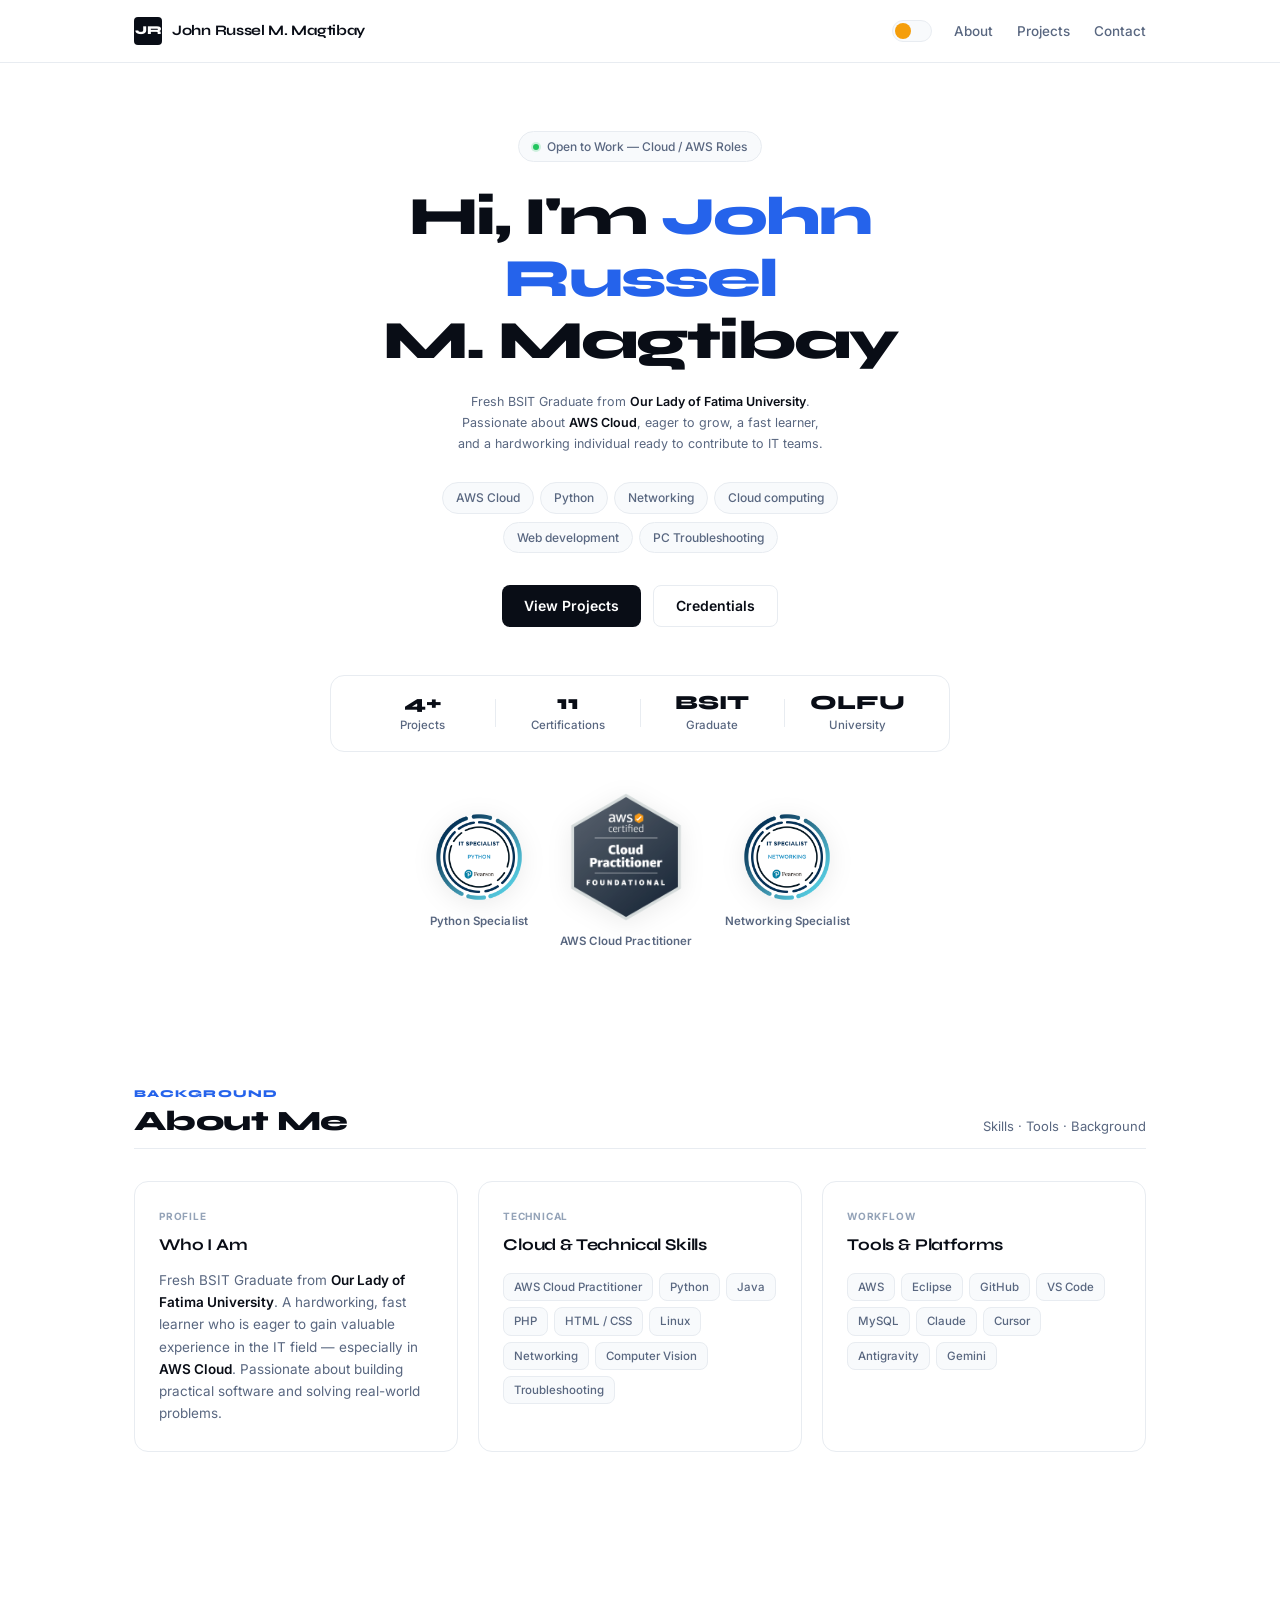
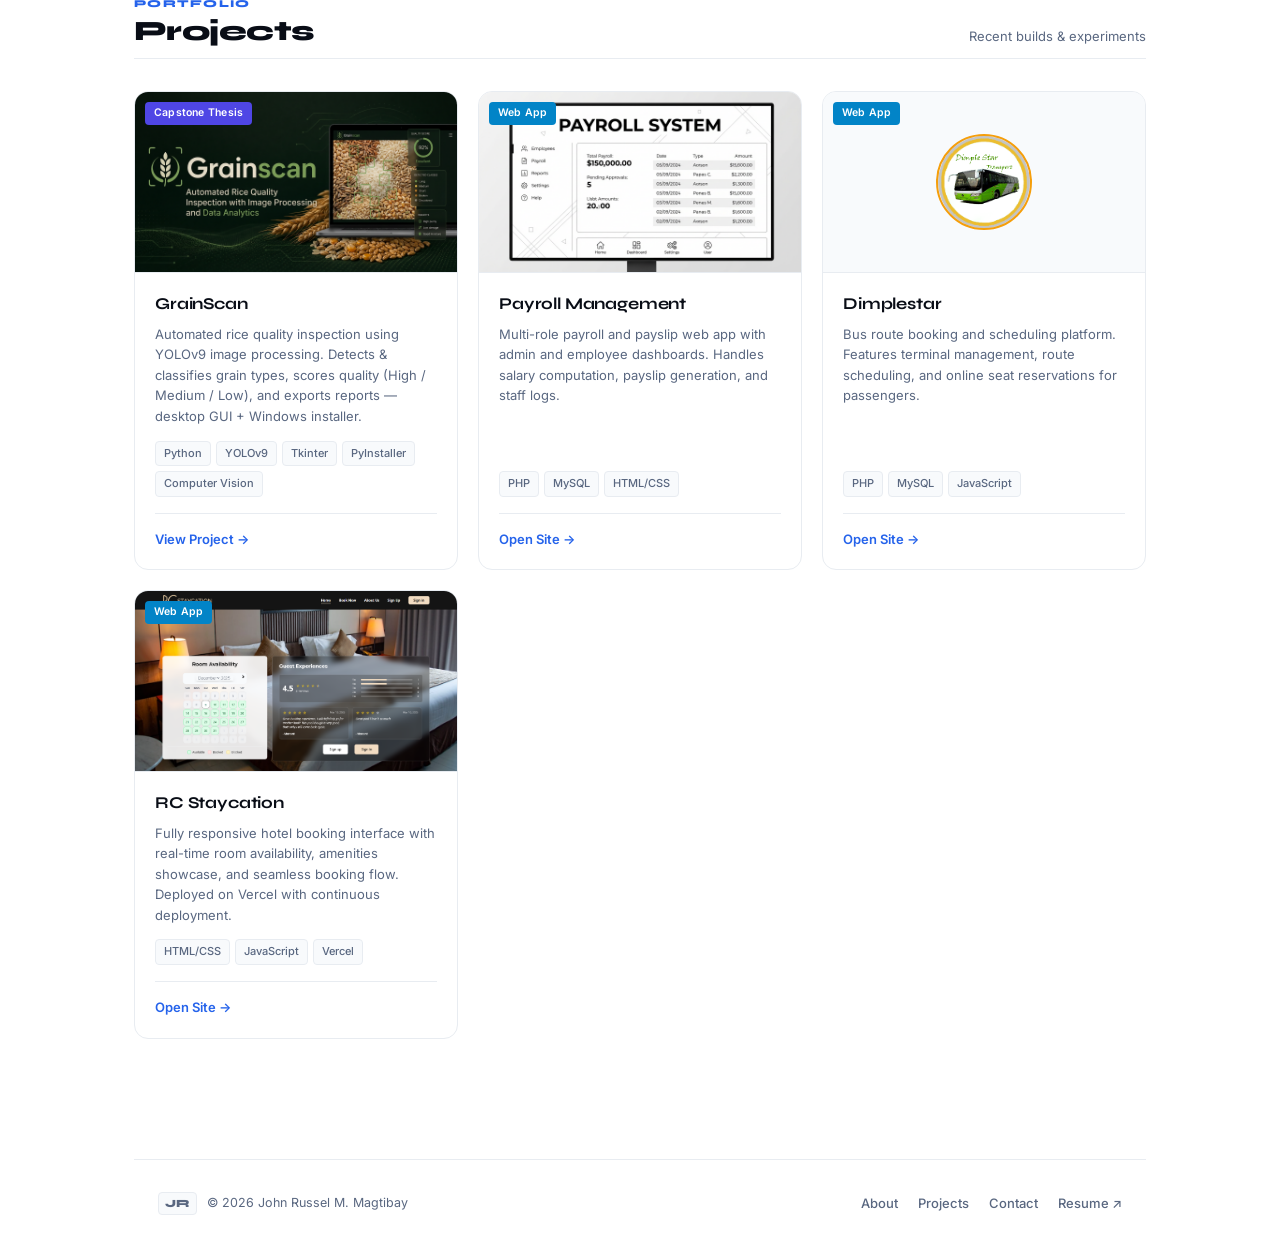
==== index.html @ 67e3f89c "Add files via upload" ====
<!DOCTYPE html>
<html lang="en">
<head>
  <meta charset="UTF-8" />
  <meta name="viewport" content="width=device-width, initial-scale=1.0" />
  <title>John Russel M. Magtibay</title>
  <meta name="description" content="Portfolio of John Russel M. Magtibay — BSIT Graduate specializing in AWS Cloud and Full-Stack Development." />

  <!-- Fonts -->
  <link rel="preconnect" href="https://fonts.googleapis.com">
  <link rel="preconnect" href="https://fonts.gstatic.com" crossorigin>
  <link href="https://fonts.googleapis.com/css2?family=Inter:wght@300;400;500;600;700&family=Syne:wght@700;800&display=swap" rel="stylesheet">

  <!-- Styles -->
  <link rel="stylesheet" href="style.css" />
</head>
<body class="light-mode">

  <!-- ==================== HEADER ==================== -->
  <header>
    <div class="container nav">
      <a class="brand" href="#home" aria-label="Go to home">
        <span class="brand-badge">JR</span>
        <span class="brand-name">John Russel M. Magtibay</span>
      </a>

      <div class="nav-right">
        <button class="theme-toggle" id="themeToggle" type="button" aria-label="Toggle color theme">
          <span class="toggle-thumb"></span>
        </button>
        <button class="menu-btn" id="menuBtn" aria-label="Open navigation menu" aria-expanded="false">Menu</button>

        <ul id="navMenu" aria-label="Primary navigation">
          <li><a href="#about">About</a></li>
          <li><a href="#projects">Projects</a></li>
          <li><a href="#contact">Contact</a></li>
        </ul>
      </div>
    </div>
  </header>

  <!-- ==================== MAIN ==================== -->
  <main id="home">
    <div class="container">

      <!-- ===== HERO ===== -->
      <section class="hero hero-centered" aria-label="Introduction">
        <div class="hero-inner">
          <div class="hero-badge">
            <span class="badge-dot-green"></span>
            <span>Open to Work — Cloud / AWS Roles</span>
          </div>

          <h1 class="hero-title">
            Hi, I'm <span class="highlight">John</span><br>
            <span class="highlight">Russel</span><br>
            M. Magtibay
          </h1>

          <p class="hero-subtitle">
            Fresh BSIT Graduate from <strong>Our Lady of Fatima University</strong>.<br>
            Passionate about <strong>AWS Cloud</strong>, eager to grow, a fast learner,<br>
            and a hardworking individual ready to contribute to IT teams.
          </p>

          <div class="skill-chips-centered">
            <div class="chips-row">
              <span class="chip">AWS Cloud</span>
              <span class="chip">Python</span>
              <span class="chip">Networking</span>
              <span class ="chip">Cloud computing</span>
             
            </div>
            <div class="chips-row">
              <span class="chip">Web development</span>
              <span class="chip">PC Troubleshooting</span>
            </div>
          </div>

          <div class="hero-cta">
            <a class="btn btn-primary" href="#projects">View Projects</a>
            <button class="btn btn-secondary" type="button" data-modal-open="#certModal">
              Credentials
            </button>
          </div>

          <!-- Minimalist Unified Stats Bar -->
          <div class="stats-bar">
            <div class="stat-item">
              <strong>4+</strong>
              <span>Projects</span>
            </div>
            <div class="stat-sep" aria-hidden="true"></div>
            <div class="stat-item">
              <strong>11</strong>
              <span>Certifications</span>
            </div>
            <div class="stat-sep" aria-hidden="true"></div>
            <div class="stat-item">
              <strong>BSIT</strong>
              <span>Graduate</span>
            </div>
            <div class="stat-sep" aria-hidden="true"></div>
            <div class="stat-item">
              <strong>OLFU</strong>
              <span>University</span>
            </div>
          </div>

          <!-- Hero Badges Showcase -->
          <div class="hero-badges">
            <div class="hero-badge-item hero-badge-small">
              <img src="badges/it-specialist-python.png" alt="IT Specialist — Python Badge">
              <span class="hero-badge-label">Python Specialist</span>
            </div>
            <div class="hero-badge-item hero-badge-large">
              <img src="badges/aws-certified-cloud-practitioner.png" alt="AWS Certified Cloud Practitioner Badge">
              <span class="hero-badge-label">AWS Cloud Practitioner</span>
            </div>
            <div class="hero-badge-item hero-badge-small">
              <img src="badges/it-specialist-networking.png" alt="IT Specialist — Networking Badge">
              <span class="hero-badge-label">Networking Specialist</span>
            </div>
          </div>
        </div>
      </section>

      <!-- ===== ABOUT ===== -->
      <section id="about" class="reveal">
        <div class="section-head">
          <div>
            <div class="section-label">BACKGROUND</div>
            <h2>About Me</h2>
          </div>
          <p class="section-desc">Skills · Tools · Background</p>
        </div>

        <div class="about-grid">
          <div class="about-card">
            <div class="about-card-tag">Profile</div>
            <h3>Who I Am</h3>
            <p>Fresh BSIT Graduate from <strong>Our Lady of Fatima University</strong>. A hardworking, fast learner who is eager to gain valuable experience in the IT field — especially in <strong>AWS Cloud</strong>. Passionate about building practical software and solving real-world problems.</p>
          </div>

          <div class="about-card">
            <div class="about-card-tag">Technical</div>
            <h3>Cloud &amp; Technical Skills</h3>
            <div class="tag-cloud">
              <span class="tag">AWS Cloud Practitioner</span>
              <span class="tag">Python</span>
              <span class="tag">Java</span>
              <span class="tag">PHP</span>
              <span class="tag">HTML / CSS</span>
              <span class="tag">Linux</span>
              <span class="tag">Networking</span>
              <span class="tag">Computer Vision</span>
              <span class="tag">Troubleshooting</span>
            </div>
          </div>

          <div class="about-card">
            <div class="about-card-tag">Workflow</div>
            <h3>Tools &amp; Platforms</h3>
            <div class="tag-cloud">
              <span class="tag">AWS</span>
              <span class="tag">Eclipse</span>
              <span class="tag">GitHub</span>
              <span class="tag">VS Code</span>
              <span class="tag">MySQL</span>
              <span class="tag">Claude</span>
              <span class="tag">Cursor</span>
              <span class="tag">Antigravity</span>
              <span class="tag">Gemini</span>
            </div>
          </div>
        </div>
      </section>

      <!-- ===== PROJECTS ===== -->
      <section id="projects" class="reveal">
        <div class="section-head">
          <div>
            <div class="section-label">PORTFOLIO</div>
            <h2>Projects</h2>
          </div>
          <p class="section-desc">Recent builds &amp; experiments</p>
        </div>

        <div class="projects-grid">

          <!-- GrainScan -->
          <article class="project-card">
            <div class="project-thumb">
              <span class="project-badge purple">Capstone Thesis</span>
              <img src="picture/capstone.png" alt="GrainScan — Automated Rice Quality Inspection">
            </div>
            <div class="project-body">
              <h3>GrainScan</h3>
              <p>Automated rice quality inspection using YOLOv9 image processing. Detects &amp; classifies grain types, scores quality (High / Medium / Low), and exports reports — desktop GUI + Windows installer.</p>
              <div class="project-tech">
                <span class="tech-tag">Python</span>
                <span class="tech-tag">YOLOv9</span>
                <span class="tech-tag">Tkinter</span>
                <span class="tech-tag">PyInstaller</span>
                <span class="tech-tag">Computer Vision</span>
              </div>
              <div class="project-footer">
                <a class="project-action-link" href="grainscan.html">View Project →</a>
              </div>
            </div>
            <a class="card-click-overlay" href="grainscan.html" aria-label="Open GrainScan project"></a>
          </article>

          <!-- Payroll Management -->
          <article class="project-card">
            <div class="project-thumb">
              <span class="project-badge blue">Web App</span>
              <img src="picture/payroll.png" alt="Payroll Management System">
            </div>
            <div class="project-body">
              <h3>Payroll Management</h3>
              <p>Multi-role payroll and payslip web app with admin and employee dashboards. Handles salary computation, payslip generation, and staff logs.</p>
              <div class="project-tech">
                <span class="tech-tag">PHP</span>
                <span class="tech-tag">MySQL</span>
                <span class="tech-tag">HTML/CSS</span>
              </div>
              <div class="project-footer">
                <a class="project-action-link" href="newpayroll/index.html" target="_blank" rel="noreferrer">Open Site →</a>
              </div>
            </div>
            <a class="card-click-overlay" href="newpayroll/index.html" target="_blank" rel="noreferrer" aria-label="Open Payroll Management project"></a>
          </article>

          <!-- Dimplestar -->
          <article class="project-card">
            <div class="project-thumb thumb-dimplestar">
              <span class="project-badge blue">Web App</span>
              <div class="dimplestar-circle">
                <img src="dimplestar/images/logo.png" alt="Dimplestar Bus Booking">
              </div>
            </div>
            <div class="project-body">
              <h3>Dimplestar</h3>
              <p>Bus route booking and scheduling platform. Features terminal management, route scheduling, and online seat reservations for passengers.</p>
              <div class="project-tech">
                <span class="tech-tag">PHP</span>
                <span class="tech-tag">MySQL</span>
                <span class="tech-tag">JavaScript</span>
              </div>
              <div class="project-footer">
                <a class="project-action-link" href="dimplestar/index.html" target="_blank" rel="noreferrer">Open Site →</a>
              </div>
            </div>
            <a class="card-click-overlay" href="dimplestar/index.html" target="_blank" rel="noreferrer" aria-label="Open Dimplestar project"></a>
          </article>

          <!-- RC Staycation -->
          <article class="project-card">
            <div class="project-thumb">
              <span class="project-badge blue">Web App</span>
              <img src="picture/stay.png" alt="RC Staycation booking platform">
            </div>
            <div class="project-body">
              <h3>RC Staycation</h3>
              <p>Fully responsive hotel booking interface with real-time room availability, amenities showcase, and seamless booking flow. Deployed on Vercel with continuous deployment.</p>
              <div class="project-tech">
                <span class="tech-tag">HTML/CSS</span>
                <span class="tech-tag">JavaScript</span>
                <span class="tech-tag">Vercel</span>
              </div>
              <div class="project-footer">
                <a class="project-action-link" href="https://rcstaycation.vercel.app/" target="_blank" rel="noreferrer">Open Site →</a>
              </div>
            </div>
            <a class="card-click-overlay" href="https://rcstaycation.vercel.app/" target="_blank" rel="noreferrer" aria-label="Open RC Staycation project"></a>
          </article>

        </div>
      </section>

     

  <!-- ==================== FOOTER ==================== -->
  <footer>
    <div class="container footer-content">
      <div class="footer-left">
        <span class="footer-brand-tag">JR</span>
        <span class="footer-copy">&copy; <span id="year"></span> John Russel M. Magtibay</span>
      </div>

      <nav class="footer-links" aria-label="Footer navigation">
        <a href="#about">About</a>
        <a href="#projects">Projects</a>
        <a href="#contact">Contact</a>
        <a href="picture/Resume.pdf" target="_blank" rel="noreferrer">Resume ↗</a>
      </nav>
    </div>
  </footer>

  <!-- ==================== CERT MODAL ==================== -->
  <div class="modal" id="certModal" aria-hidden="true" aria-modal="true" role="dialog" aria-label="Badges viewer">
    <div class="modal-content">
      <div class="modal-header">
        <span class="modal-title">Badges</span>
        <div style="display:flex;align-items:center;gap:12px;">
          <span class="modal-counter" id="certCounter">1 / 11</span>
          <button class="close-btn" type="button" data-modal-close aria-label="Close badges viewer">✕</button>
        </div>
      </div>

      <div class="slider">
        <button class="slide-btn prev" type="button" aria-label="Previous badge">‹</button>

        <div class="slide-viewport badge-viewport">
          <figure class="slide current"><img src="badges/aws-certified-cloud-practitioner.png" alt="AWS Certified Cloud Practitioner Badge"><figcaption>AWS Certified Cloud Practitioner</figcaption></figure>
          <figure class="slide"><img src="badges/it-specialist-python.png" alt="IT Specialist — Python Badge"><figcaption>Python Specialist</figcaption></figure>
          <figure class="slide"><img src="badges/it-specialist-networking.png" alt="IT Specialist — Networking Badge"><figcaption>Networking Specialist</figcaption></figure>
          <figure class="slide"><img src="badges/ccna-introduction-to-networks.png" alt="CCNA Introduction to Networks Badge"><figcaption>CCNA: Introduction to Networks</figcaption></figure>
          <figure class="slide"><img src="badges/ccna-switching-routing-and-wireless-essentials.1.png" alt="CCNA Switching, Routing and Wireless Essentials Badge"><figcaption>CCNA: Switching, Routing & Wireless</figcaption></figure>
          <figure class="slide"><img src="badges/networking-devices-and-initial-configuration.png" alt="Networking Devices and Initial Configuration Badge"><figcaption>Networking Devices & Initial Configuration</figcaption></figure>
          <figure class="slide"><img src="badges/network-technician-career-path.png" alt="Network Technician Career Path Badge"><figcaption>Network Technician Career Path</figcaption></figure>
          <figure class="slide"><img src="badges/introduction-to-cybersecurity.png" alt="Introduction to Cybersecurity Badge"><figcaption>Introduction to Cybersecurity</figcaption></figure>
          <figure class="slide"><img src="badges/endpoint-security.png" alt="Endpoint Security Badge"><figcaption>Endpoint Security</figcaption></figure>
          <figure class="slide"><img src="badges/cyber-threat-management.png" alt="Cyber Threat Management Badge"><figcaption>Cyber Threat Management</figcaption></figure>
          <figure class="slide"><img src="badges/ethical-hacker.png" alt="Ethical Hacker Badge"><figcaption>Ethical Hacker</figcaption></figure>
        </div>

        <button class="slide-btn next" type="button" aria-label="Next badge">›</button>
      </div>

      <div class="slide-dots" id="certDots" aria-hidden="true"></div>
    </div>
  </div>

  <!-- ==================== SCRIPTS ==================== -->
  <script>
  document.addEventListener('DOMContentLoaded', () => {

    // ---------- YEAR ----------
    const yearEl = document.getElementById('year');
    if (yearEl) yearEl.textContent = new Date().getFullYear();

    // ---------- THEME ----------
    const themeToggle = document.getElementById('themeToggle');
    const userPref    = localStorage.getItem('theme');
    const prefersDark = window.matchMedia('(prefers-color-scheme: dark)').matches;

    function applyTheme(theme) {
      document.body.classList.remove('light-mode', 'dark-mode');
      document.body.classList.add(theme);
      themeToggle.classList.toggle('is-dark', theme === 'dark-mode');
      themeToggle.setAttribute('aria-label', theme === 'dark-mode' ? 'Switch to light mode' : 'Switch to dark mode');
    }

    applyTheme(userPref || (prefersDark ? 'dark-mode' : 'light-mode'));

    themeToggle.addEventListener('click', () => {
      const isDark = document.body.classList.contains('dark-mode');
      const next   = isDark ? 'light-mode' : 'dark-mode';
      applyTheme(next);
      localStorage.setItem('theme', next);
    });

    // ---------- MOBILE MENU ----------
    const menuBtn = document.getElementById('menuBtn');
    const navMenu = document.getElementById('navMenu');
    menuBtn.addEventListener('click', () => {
      const open = navMenu.classList.toggle('open');
      menuBtn.setAttribute('aria-expanded', String(open));
    });
    navMenu.querySelectorAll('a').forEach(a => {
      a.addEventListener('click', () => {
        navMenu.classList.remove('open');
        menuBtn.setAttribute('aria-expanded', 'false');
      });
    });

    // ---------- MODAL OPEN/CLOSE ----------
    document.addEventListener('click', (e) => {
      const openTrigger = e.target.closest('[data-modal-open]');
      if (openTrigger) {
        e.preventDefault();
        const sel   = openTrigger.getAttribute('data-modal-open');
        const modal = document.querySelector(sel);
        if (modal) openModal(modal, 0);
        return;
      }

      const closeTrigger = e.target.closest('[data-modal-close]');
      if (closeTrigger) {
        const modal = closeTrigger.closest('.modal');
        if (modal) closeModal(modal);
        return;
      }
      if (e.target.classList.contains('modal')) {
        closeModal(e.target);
      }
    });

    function openModal(modal, startIndex = 0) {
      modal.classList.add('show');
      modal.setAttribute('aria-hidden', 'false');
      document.body.classList.add('no-scroll');
      go(startIndex);
    }

    function closeModal(modal) {
      modal.classList.remove('show');
      modal.setAttribute('aria-hidden', 'true');
      document.body.classList.remove('no-scroll');
    }

    document.addEventListener('keydown', (e) => {
      if (e.key === 'Escape') {
        document.querySelectorAll('.modal.show').forEach(closeModal);
      }
    });

    // ---------- SLIDER ----------
    const modal = document.getElementById('certModal');
    const slides = () => Array.from(modal.querySelectorAll('.slide'));
    const counter = document.getElementById('certCounter');
    const dotsContainer = document.getElementById('certDots');

    function buildDots() {
      dotsContainer.innerHTML = '';
      slides().forEach((_, idx) => {
        const d = document.createElement('button');
        d.className = 'dot' + (idx === 0 ? ' active' : '');
        d.type = 'button';
        d.setAttribute('aria-label', `Go to certificate ${idx + 1}`);
        d.addEventListener('click', () => go(idx));
        dotsContainer.appendChild(d);
      });
    }
    buildDots();

    let currentIndex = 0;

    function go(n) {
      const s = slides();
      s[currentIndex].classList.remove('current');
      dotsContainer.querySelectorAll('.dot')[currentIndex]?.classList.remove('active');

      currentIndex = ((n % s.length) + s.length) % s.length;

      s[currentIndex].classList.add('current');
      dotsContainer.querySelectorAll('.dot')[currentIndex]?.classList.add('active');

      if (counter) counter.textContent = `${currentIndex + 1} / ${s.length}`;
    }

    modal.querySelector('.prev').addEventListener('click', () => go(currentIndex - 1));
    modal.querySelector('.next').addEventListener('click', () => go(currentIndex + 1));

    modal.addEventListener('keydown', (e) => {
      if (!modal.classList.contains('show')) return;
      if (e.key === 'ArrowLeft')  go(currentIndex - 1);
      if (e.key === 'ArrowRight') go(currentIndex + 1);
    });

    // ---------- SCROLL REVEAL ----------
    const revealEls = document.querySelectorAll('.reveal');
    const observer = new IntersectionObserver((entries) => {
      entries.forEach(entry => {
        if (entry.isIntersecting) {
          entry.target.classList.add('visible');
          observer.unobserve(entry.target);
        }
      });
    }, { threshold: 0.08 });

    revealEls.forEach(el => observer.observe(el));

  });
  </script>

</body>
</html>
---- style.css ----
/* ============================================
   GOOGLE FONT IMPORTS
   ============================================ */
@import url('https://fonts.googleapis.com/css2?family=Inter:wght@300;400;500;600;700&family=Syne:wght@700;800&display=swap');

/* ============================================
   DESIGN TOKENS - ULTRA-MINIMALIST
   ============================================ */
:root {
  --font-sans: 'Inter', system-ui, -apple-system, BlinkMacSystemFont, "Segoe UI", Roboto, sans-serif;
  --font-display: 'Syne', sans-serif;

  /* Light Theme */
  --bg: #ffffff;
  --surface: #ffffff;
  --surface-subtle: #f8fafc;
  --surface-hover: #f1f5f9;

  --border: #e8ecf1;
  --border-light: #f1f4f8;

  --text: #090d16;
  --text-muted: #596780;
  --text-dim: #94a3b8;

  --brand: #2563eb;
  --brand-hover: #1d4ed8;

  --radius-xs: 4px;
  --radius-sm: 8px;
  --radius-md: 14px;
  --radius-lg: 18px;
  --radius-full: 9999px;
}

body.dark-mode {
  /* Dark Theme */
  --bg: #090b10;
  --surface: #0f1219;
  --surface-subtle: #141824;
  --surface-hover: #1c2233;

  --border: rgba(255, 255, 255, 0.08);
  --border-light: rgba(255, 255, 255, 0.04);

  --text: #f8fafc;
  --text-muted: #8b9bb4;
  --text-dim: #505d73;

  --brand: #3b82f6;
  --brand-hover: #60a5fa;
}

/* ============================================
   BASE & RESET
   ============================================ */
*,
*::before,
*::after {
  box-sizing: border-box;
  margin: 0;
  padding: 0;
}

html {
  scroll-behavior: smooth;
  font-size: 16px;
}

body {
  font-family: var(--font-sans);
  background-color: var(--bg);
  color: var(--text);
  line-height: 1.6;
  -webkit-font-smoothing: antialiased;
  -moz-osx-font-smoothing: grayscale;
  transition: background-color 0.2s ease, color 0.2s ease;
  overflow-x: hidden;
}

body.no-scroll {
  overflow: hidden;
}

.container {
  max-width: 1060px;
  margin: 0 auto;
  padding: 0 24px;
}

a {
  color: inherit;
  text-decoration: none;
}

button {
  font-family: inherit;
  border: none;
  background: none;
  cursor: pointer;
}

img {
  max-width: 100%;
  height: auto;
  display: block;
}

/* Scrollbar */
::-webkit-scrollbar {
  width: 6px;
}

::-webkit-scrollbar-track {
  background: transparent;
}

::-webkit-scrollbar-thumb {
  background: var(--border);
  border-radius: var(--radius-full);
}

::-webkit-scrollbar-thumb:hover {
  background: var(--text-dim);
}

/* ============================================
   HEADER & NAVBAR
   ============================================ */
header {
  position: sticky;
  top: 0;
  z-index: 100;
  background: rgba(255, 255, 255, 0.85);
  backdrop-filter: blur(14px);
  -webkit-backdrop-filter: blur(14px);
  border-bottom: 1px solid var(--border);
  transition: background 0.2s, border-color 0.2s;
}

body.dark-mode header {
  background: rgba(9, 11, 16, 0.85);
}

.nav {
  height: 62px;
  display: flex;
  align-items: center;
  justify-content: space-between;
}

.brand {
  display: flex;
  align-items: center;
  gap: 10px;
  font-family: var(--font-display);
  font-size: 15px;
  font-weight: 700;
  letter-spacing: -0.02em;
}

.brand-badge {
  width: 28px;
  height: 28px;
  background: var(--text);
  color: var(--bg);
  border-radius: var(--radius-xs);
  display: grid;
  place-items: center;
  font-family: var(--font-display);
  font-weight: 800;
  font-size: 12px;
  letter-spacing: -0.5px;
  transition: background 0.2s, color 0.2s;
}

.brand-name {
  font-size: 14.5px;
}

.nav-right {
  display: flex;
  align-items: center;
  gap: 22px;
}

/* Theme Toggle */
.theme-toggle {
  width: 40px;
  height: 22px;
  background: var(--surface-subtle);
  border: 1px solid var(--border);
  border-radius: var(--radius-full);
  position: relative;
  cursor: pointer;
  display: flex;
  align-items: center;
  padding: 2px;
  transition: border-color 0.15s;
}

.theme-toggle:hover {
  border-color: var(--text-dim);
}

.toggle-thumb {
  width: 16px;
  height: 16px;
  background: #f59e0b;
  border-radius: 50%;
  transition: transform 0.22s cubic-bezier(0.16, 1, 0.3, 1), background 0.22s;
}

body.dark-mode .toggle-thumb {
  transform: translateX(18px);
  background: #60a5fa;
}

#navMenu {
  display: flex;
  align-items: center;
  gap: 24px;
  list-style: none;
}

#navMenu a {
  font-size: 13.5px;
  font-weight: 500;
  color: var(--text-muted);
  transition: color 0.15s;
}

#navMenu a:hover {
  color: var(--text);
}

.menu-btn {
  display: none;
  font-size: 13px;
  font-weight: 600;
  padding: 5px 10px;
  border-radius: var(--radius-xs);
  border: 1px solid var(--border);
  color: var(--text);
}

/* ============================================
   HERO SECTION - MINIMALIST
   ============================================ */
.hero-centered {
  padding: 68px 0 64px;
  text-align: center;
}

.hero-inner {
  max-width: 760px;
  margin: 0 auto;
}

.hero-badge {
  display: inline-flex;
  align-items: center;
  gap: 8px;
  background: var(--surface-subtle);
  border: 1px solid var(--border);
  color: var(--text-muted);
  padding: 5px 14px;
  border-radius: var(--radius-full);
  font-size: 12px;
  font-weight: 500;
  margin-bottom: 24px;
}

.badge-dot-green {
  width: 6px;
  height: 6px;
  background: #22c55e;
  border-radius: 50%;
  box-shadow: 0 0 0 2px rgba(34, 197, 94, 0.2);
}

.hero-title {
  font-family: var(--font-display);
  font-size: 54px;
  font-weight: 800;
  line-height: 1.15;
  letter-spacing: -0.035em;
  color: var(--text);
  margin-bottom: 20px;
}

.hero-title .highlight {
  color: var(--brand);
}

.hero-subtitle {
  font-size: 12.5px;
  line-height: 1.65;
  color: var(--text-muted);
  max-width: 620px;
  margin: 0 auto 28px;
}

.hero-subtitle strong {
  color: var(--text);
  font-weight: 600;
}

/* Skill Chips - Clean Minimalist */
.skill-chips-centered {
  display: flex;
  flex-direction: column;
  align-items: center;
  gap: 8px;
  margin-bottom: 32px;
}

.chips-row {
  display: flex;
  flex-wrap: wrap;
  justify-content: center;
  gap: 6px;
}

.chip {
  background: var(--surface-subtle);
  border: 1px solid var(--border);
  color: var(--text-muted);
  font-size: 12px;
  font-weight: 500;
  padding: 5px 13px;
  border-radius: var(--radius-full);
  transition: all 0.15s ease;
}

.chip:hover {
  background: var(--surface-hover);
  color: var(--text);
  border-color: var(--text-dim);
}

/* CTA Buttons */
.hero-cta {
  display: flex;
  justify-content: center;
  gap: 12px;
  margin-bottom: 48px;
  flex-wrap: wrap;
}

.btn {
  font-size: 14px;
  font-weight: 600;
  padding: 10px 22px;
  border-radius: var(--radius-sm);
  transition: all 0.18s ease;
  cursor: pointer;
  display: inline-flex;
  align-items: center;
  justify-content: center;
}

.btn-primary {
  background: var(--text);
  color: var(--bg);
}

.btn-primary:hover {
  opacity: 0.88;
  transform: translateY(-1px);
}

.btn-secondary {
  background: transparent;
  border: 1px solid var(--border);
  color: var(--text);
}

.btn-secondary:hover {
  background: var(--surface-subtle);
  border-color: var(--text-dim);
  transform: translateY(-1px);
}

/* Minimalist Unified Stats Bar */
.stats-bar {
  display: flex;
  align-items: center;
  justify-content: center;
  background: var(--surface);
  border: 1px solid var(--border);
  border-radius: var(--radius-md);
  padding: 16px 20px;
  max-width: 620px;
  margin: 0 auto;
}

.stat-item {
  flex: 1;
  text-align: center;
}

.stat-item strong {
  display: block;
  font-family: var(--font-display);
  font-size: 20px;
  font-weight: 800;
  color: var(--text);
  line-height: 1.1;
  margin-bottom: 2px;
}

.stat-item span {
  display: block;
  font-size: 11.5px;
  color: var(--text-muted);
  font-weight: 500;
}

/* Hero Badges Showcase */
.hero-badges {
  display: flex;
  align-items: center;
  justify-content: center;
  gap: 32px;
  margin-top: 40px;
  padding: 0 20px;
}

.hero-badge-item {
  display: flex;
  flex-direction: column;
  align-items: center;
  gap: 10px;
  transition: transform 0.25s cubic-bezier(0.16, 1, 0.3, 1);
}

.hero-badge-item:hover {
  transform: translateY(-4px);
}

.hero-badge-item img {
  border-radius: 50%;
  object-fit: contain;
  filter: drop-shadow(0 4px 12px rgba(0, 0, 0, 0.08));
  transition: filter 0.25s ease, transform 0.25s ease;
}

.hero-badge-item:hover img {
  filter: drop-shadow(0 8px 24px rgba(0, 0, 0, 0.15));
  transform: scale(1.05);
}

.hero-badge-small img {
  width: 90px;
  height: 90px;
}

.hero-badge-large img {
  width: 130px;
  height: 130px;
}

.hero-badge-label {
  font-size: 11.5px;
  font-weight: 600;
  color: var(--text-muted);
  text-align: center;
  letter-spacing: 0.01em;
}

body.dark-mode .hero-badge-item img {
  filter: drop-shadow(0 4px 16px rgba(59, 130, 246, 0.12));
}

body.dark-mode .hero-badge-item:hover img {
  filter: drop-shadow(0 8px 28px rgba(59, 130, 246, 0.25));
}

/* Badge Viewport — fixed size prevents resizing between slides */
.badge-viewport {
  min-height: 380px;
  display: flex;
  align-items: center;
  justify-content: center;
}

.badge-viewport .slide img {
  width: 280px;
  height: 280px;
  object-fit: contain;
  border: none;
  border-radius: 0;
}

.badge-viewport .slide figcaption {
  margin-top: 12px;
  font-size: 14px;
  font-weight: 600;
  color: var(--text-muted);
  letter-spacing: 0.01em;
}

.stat-sep {
  width: 1px;
  height: 28px;
  background: var(--border);
}

/* ============================================
   SECTION HEADERS
   ============================================ */
section {
  padding: 72px 0;
}

.section-head {
  display: flex;
  align-items: flex-end;
  justify-content: space-between;
  margin-bottom: 32px;
  padding-bottom: 12px;
  border-bottom: 1px solid var(--border);
  flex-wrap: wrap;
  gap: 8px;
}

.section-label {
  font-family: var(--font-display);
  font-size: 10.5px;
  font-weight: 800;
  letter-spacing: 0.12em;
  text-transform: uppercase;
  color: var(--brand);
  margin-bottom: 3px;
}

.section-head h2 {
  font-family: var(--font-display);
  font-size: 28px;
  font-weight: 800;
  letter-spacing: -0.02em;
  color: var(--text);
  line-height: 1.1;
}

.section-desc {
  font-size: 13px;
  color: var(--text-muted);
}

/* ============================================
   ABOUT SECTION
   ============================================ */
.about-grid {
  display: grid;
  grid-template-columns: repeat(3, 1fr);
  gap: 20px;
}

.about-card {
  background: var(--surface);
  border: 1px solid var(--border);
  border-radius: var(--radius-md);
  padding: 26px 24px;
  display: flex;
  flex-direction: column;
  transition: border-color 0.15s ease, transform 0.15s ease;
}

.about-card:hover {
  border-color: var(--text-dim);
  transform: translateY(-2px);
}

.about-card-tag {
  font-size: 10px;
  font-weight: 700;
  letter-spacing: 0.08em;
  text-transform: uppercase;
  color: var(--text-dim);
  margin-bottom: 8px;
}

.about-card h3 {
  font-family: var(--font-display);
  font-size: 16.5px;
  font-weight: 700;
  color: var(--text);
  margin-bottom: 10px;
  letter-spacing: -0.01em;
}

.about-card p {
  font-size: 13.5px;
  color: var(--text-muted);
  line-height: 1.65;
}

.about-card p strong {
  color: var(--text);
  font-weight: 600;
}

.tag-cloud {
  display: flex;
  flex-wrap: wrap;
  gap: 6px;
  margin-top: 4px;
}

.tag {
  background: var(--surface-subtle);
  border: 1px solid var(--border);
  color: var(--text-muted);
  font-size: 11.5px;
  font-weight: 500;
  padding: 4px 10px;
  border-radius: var(--radius-sm);
  transition: all 0.15s;
}

.tag:hover {
  color: var(--text);
  border-color: var(--text-dim);
}

/* ============================================
   PROJECTS SECTION
   ============================================ */
.projects-grid {
  display: grid;
  grid-template-columns: repeat(3, 1fr);
  gap: 20px;
}

.project-card {
  position: relative;
  background: var(--surface);
  border: 1px solid var(--border);
  border-radius: var(--radius-md);
  overflow: hidden;
  display: flex;
  flex-direction: column;
  transition: border-color 0.18s ease, transform 0.18s ease;
}

.project-card:hover {
  border-color: var(--text-dim);
  transform: translateY(-2px);
}

.project-thumb {
  position: relative;
  width: 100%;
  aspect-ratio: 16 / 9;
  background: #090d16;
  overflow: hidden;
  display: flex;
  align-items: center;
  justify-content: center;
  border-bottom: 1px solid var(--border);
}

.project-thumb img {
  width: 100%;
  height: 100%;
  object-fit: cover;
  transition: transform 0.3s ease;
}

.project-card:hover .project-thumb img {
  transform: scale(1.025);
}

.thumb-dimplestar {
  background: var(--surface-subtle);
}

.dimplestar-circle {
  width: 96px;
  height: 96px;
  border-radius: 50%;
  border: 2px solid #f59e0b;
  overflow: hidden;
  display: flex;
  align-items: center;
  justify-content: center;
  background: #ffffff;
}

.dimplestar-circle img {
  width: 100%;
  height: 100%;
  object-fit: cover;
}

.project-badge {
  position: absolute;
  top: 10px;
  left: 10px;
  z-index: 2;
  font-size: 10.5px;
  font-weight: 600;
  padding: 3px 9px;
  border-radius: var(--radius-xs);
  color: #ffffff;
  letter-spacing: 0.02em;
}

.project-badge.purple {
  background: #4f46e5;
}

.project-badge.blue {
  background: #0284c7;
}

.project-body {
  padding: 18px 20px;
  display: flex;
  flex-direction: column;
  flex: 1;
}

.project-body h3 {
  font-family: var(--font-display);
  font-size: 16.5px;
  font-weight: 700;
  color: var(--text);
  margin-bottom: 6px;
  letter-spacing: -0.01em;
}

.project-body p {
  font-size: 13px;
  color: var(--text-muted);
  line-height: 1.58;
  margin-bottom: 14px;
  flex: 1;
}

.project-tech {
  display: flex;
  flex-wrap: wrap;
  gap: 5px;
  margin-bottom: 16px;
}

.tech-tag {
  background: var(--surface-subtle);
  border: 1px solid var(--border);
  color: var(--text-muted);
  font-size: 11px;
  font-weight: 500;
  padding: 3px 8px;
  border-radius: var(--radius-xs);
}

.project-footer {
  border-top: 1px solid var(--border);
  padding-top: 12px;
  margin-top: auto;
}

.project-action-link {
  color: var(--brand);
  font-size: 13px;
  font-weight: 600;
  display: inline-flex;
  align-items: center;
  gap: 4px;
  transition: gap 0.15s;
}

.project-card:hover .project-action-link {
  gap: 7px;
}

.card-click-overlay {
  position: absolute;
  inset: 0;
  z-index: 1;
}

/* ============================================
   CONTACT STRIP - MINIMALIST
   ============================================ */
.contact-strip {
  display: grid;
  grid-template-columns: repeat(2, 1fr);
  gap: 12px;
}

.contact-item {
  background: var(--surface);
  border: 1px solid var(--border);
  border-radius: var(--radius-sm);
  padding: 16px 20px;
  display: flex;
  align-items: center;
  justify-content: space-between;
  gap: 12px;
  transition: all 0.15s ease;
}

.contact-item:hover {
  background: var(--surface-subtle);
  border-color: var(--text-dim);
  transform: translateY(-1px);
}

.contact-label {
  font-size: 12px;
  font-weight: 600;
  color: var(--text-dim);
  text-transform: uppercase;
  letter-spacing: 0.05em;
  min-width: 60px;
}

.contact-value {
  font-size: 13.5px;
  color: var(--text);
  font-weight: 500;
  flex: 1;
  text-align: right;
  overflow: hidden;
  text-overflow: ellipsis;
  white-space: nowrap;
}

.contact-arrow {
  font-size: 13px;
  color: var(--text-dim);
  transition: transform 0.15s, color 0.15s;
}

.contact-item:hover .contact-arrow {
  transform: translateX(3px);
  color: var(--text);
}

/* ============================================
   FOOTER - CLEAN ONE-LINER
   ============================================ */
footer {
  border-top: 1px solid var(--border);
  padding: 32px 0;
  margin-top: 48px;
}

.footer-content {
  display: flex;
  align-items: center;
  justify-content: space-between;
  gap: 20px;
  flex-wrap: wrap;
}

.footer-left {
  display: flex;
  align-items: center;
  gap: 10px;
}

.footer-brand-tag {
  font-family: var(--font-display);
  font-size: 11px;
  font-weight: 800;
  background: var(--surface-subtle);
  border: 1px solid var(--border);
  padding: 2px 6px;
  border-radius: var(--radius-xs);
  color: var(--text-muted);
}

.footer-copy {
  font-size: 12.5px;
  color: var(--text-muted);
}

.footer-links {
  display: flex;
  align-items: center;
  gap: 20px;
}

.footer-links a {
  font-size: 13px;
  color: var(--text-muted);
  font-weight: 500;
  transition: color 0.15s;
}

.footer-links a:hover {
  color: var(--text);
}

/* ============================================
   CERTIFICATE MODAL
   ============================================ */
.modal {
  position: fixed;
  inset: 0;
  background: rgba(9, 13, 22, 0.7);
  backdrop-filter: blur(12px);
  -webkit-backdrop-filter: blur(12px);
  display: none;
  align-items: center;
  justify-content: center;
  z-index: 200;
  padding: 20px;
}

.modal.show {
  display: flex;
}

.modal-content {
  background: var(--surface);
  border: 1px solid var(--border);
  border-radius: var(--radius-md);
  display: flex;
  flex-direction: column;
  align-items: center;
  max-width: 800px;
  width: 100%;
  max-height: 90vh;
  overflow: hidden;
  animation: modalIn 0.2s ease;
}

@keyframes modalIn {
  from {
    opacity: 0;
    transform: scale(0.97);
  }

  to {
    opacity: 1;
    transform: scale(1);
  }
}

.modal-header {
  display: flex;
  align-items: center;
  justify-content: space-between;
  padding: 14px 20px;
  border-bottom: 1px solid var(--border);
  width: 100%;
}

.modal-title {
  font-family: var(--font-display);
  font-size: 14.5px;
  font-weight: 700;
  color: var(--text);
}

.modal-counter {
  font-size: 12px;
  color: var(--text-muted);
  font-weight: 600;
}

.close-btn {
  width: 26px;
  height: 26px;
  display: grid;
  place-items: center;
  font-size: 13px;
  color: var(--text-muted);
  background: var(--surface-subtle);
  border-radius: var(--radius-xs);
  cursor: pointer;
  transition: all 0.15s;
}

.close-btn:hover {
  color: var(--text);
  background: var(--border);
}

.slider {
  width: 100%;
  display: flex;
  align-items: center;
  position: relative;
  flex: 1;
  overflow: hidden;
}

.slide-viewport {
  width: 100%;
  display: flex;
  align-items: center;
  justify-content: center;
  padding: 20px 52px;
  min-height: 200px;
}

.slide {
  display: none;
  width: 100%;
  text-align: center;
}

.slide.current {
  display: block;
}

.slide img {
  max-width: 100%;
  max-height: 56vh;
  border-radius: var(--radius-xs);
  object-fit: contain;
  margin: 0 auto;
  border: 1px solid var(--border);
}

.slide-btn {
  position: absolute;
  top: 50%;
  transform: translateY(-50%);
  width: 36px;
  height: 36px;
  border-radius: var(--radius-xs);
  border: 1px solid var(--border);
  background: var(--surface);
  color: var(--text);
  cursor: pointer;
  z-index: 4;
  font-size: 18px;
  display: grid;
  place-items: center;
  transition: all 0.15s;
}

.slide-btn:hover {
  background: var(--text);
  color: var(--bg);
}

.slide-btn.prev {
  left: 10px;
}

.slide-btn.next {
  right: 10px;
}

.slide-dots {
  display: flex;
  gap: 5px;
  padding: 10px 0 14px;
}

.dot {
  width: 5px;
  height: 5px;
  border-radius: 50%;
  background: var(--border);
  cursor: pointer;
  transition: all 0.18s;
}

.dot.active {
  background: var(--text);
  transform: scale(1.3);
}

/* ============================================
   SCROLL REVEAL
   ============================================ */
.reveal {
  opacity: 0;
  transform: translateY(12px);
  transition: opacity 0.4s ease, transform 0.4s ease;
}

.reveal.visible {
  opacity: 1;
  transform: translateY(0);
}

/* ============================================
   RESPONSIVE DESIGN
   ============================================ */
@media (max-width: 900px) {
  .hero-title {
    font-size: 42px;
  }

  .about-grid,
  .projects-grid {
    grid-template-columns: repeat(2, 1fr);
  }

  .contact-strip {
    grid-template-columns: 1fr;
  }
}

@media (max-width: 640px) {
  .menu-btn {
    display: block;
  }

  #navMenu {
    position: absolute;
    top: 62px;
    left: 0;
    right: 0;
    background: var(--surface);
    border-bottom: 1px solid var(--border);
    flex-direction: column;
    padding: 18px;
    display: none;
  }

  #navMenu.open {
    display: flex;
  }

  .hero-title {
    font-size: 34px;
  }

  .stats-bar {
    flex-direction: column;
    gap: 12px;
  }

  .stat-sep {
    display: none;
  }

  .about-grid,
  .projects-grid {
    grid-template-columns: 1fr;
  }

  .footer-content {
    flex-direction: column;
    align-items: flex-start;
  }

  .hero-badges {
    gap: 20px;
    margin-top: 28px;
  }

  .hero-badge-small img {
    width: 64px;
    height: 64px;
  }

  .hero-badge-large img {
    width: 96px;
    height: 96px;
  }

  .hero-badge-label {
    font-size: 10px;
  }

  .badge-viewport {
    min-height: 260px;
  }

  .badge-viewport .slide img {
    width: 200px;
    height: 200px;
  }
}
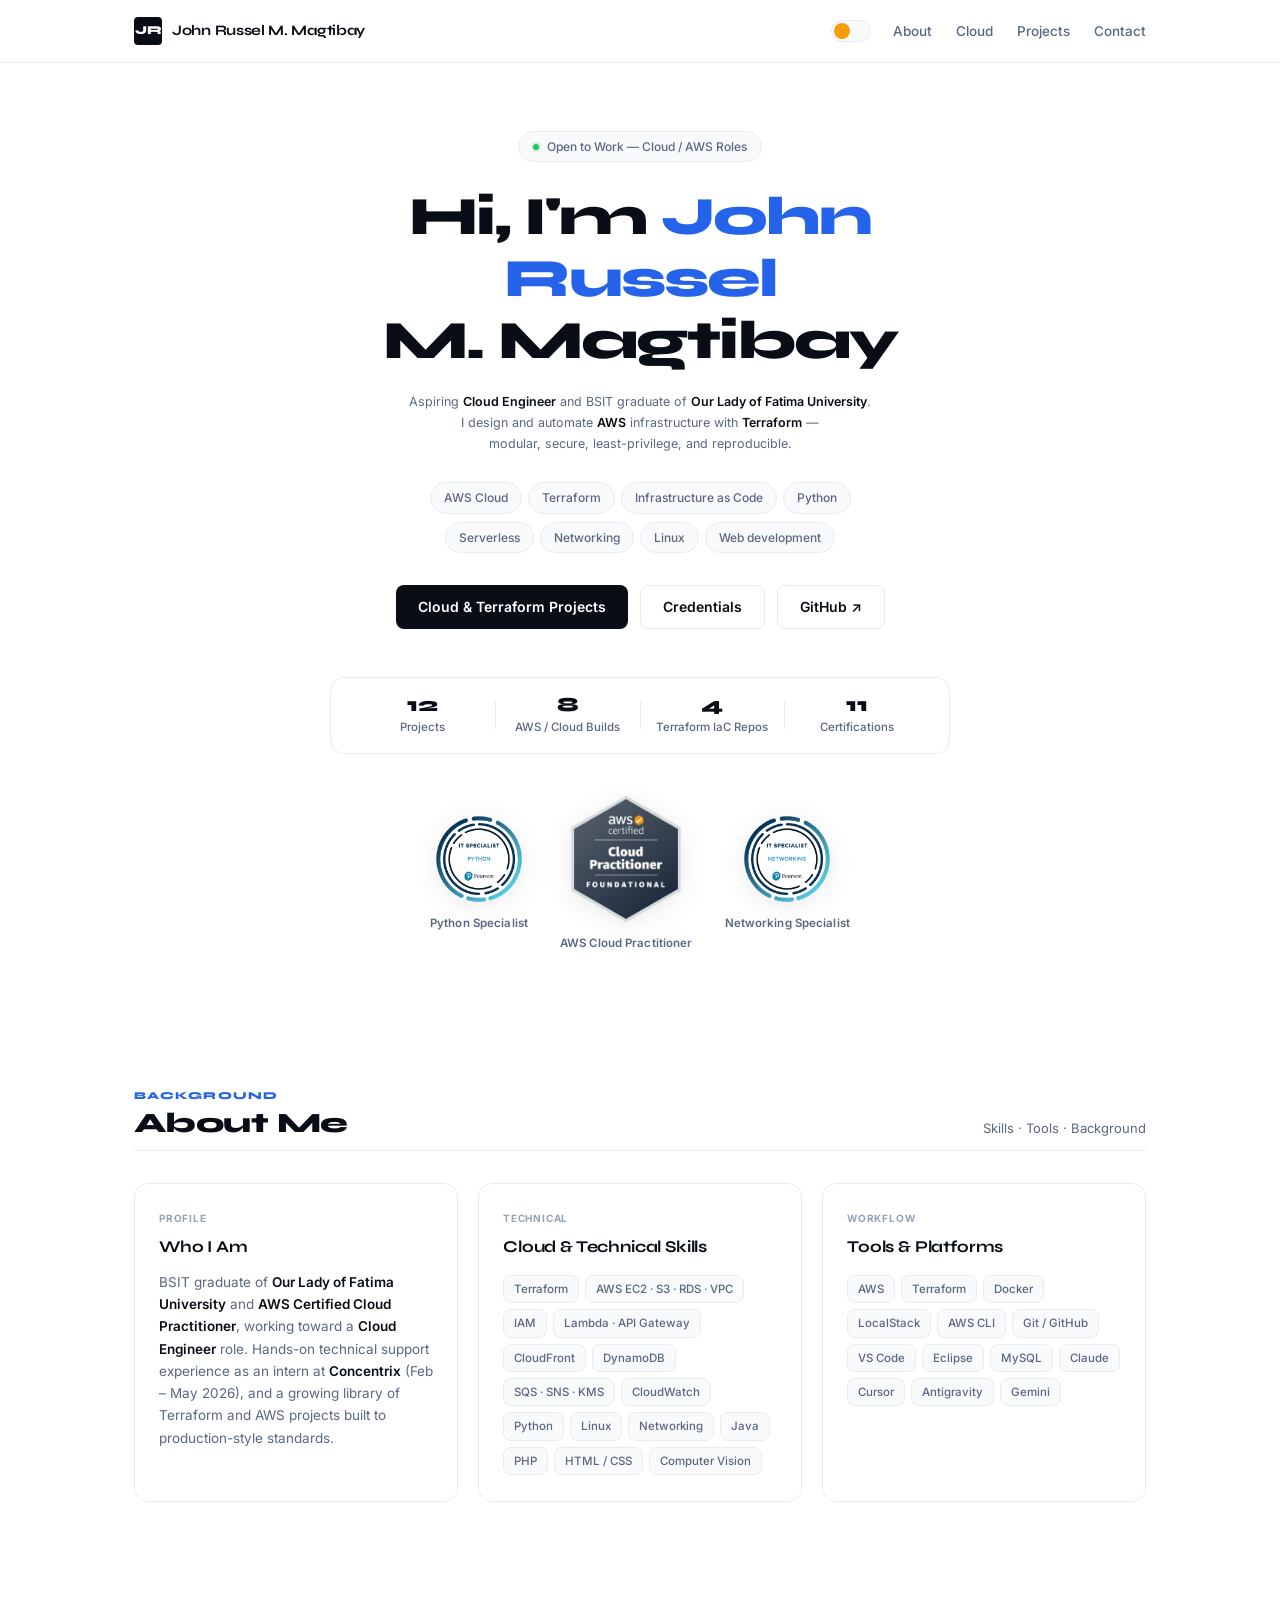
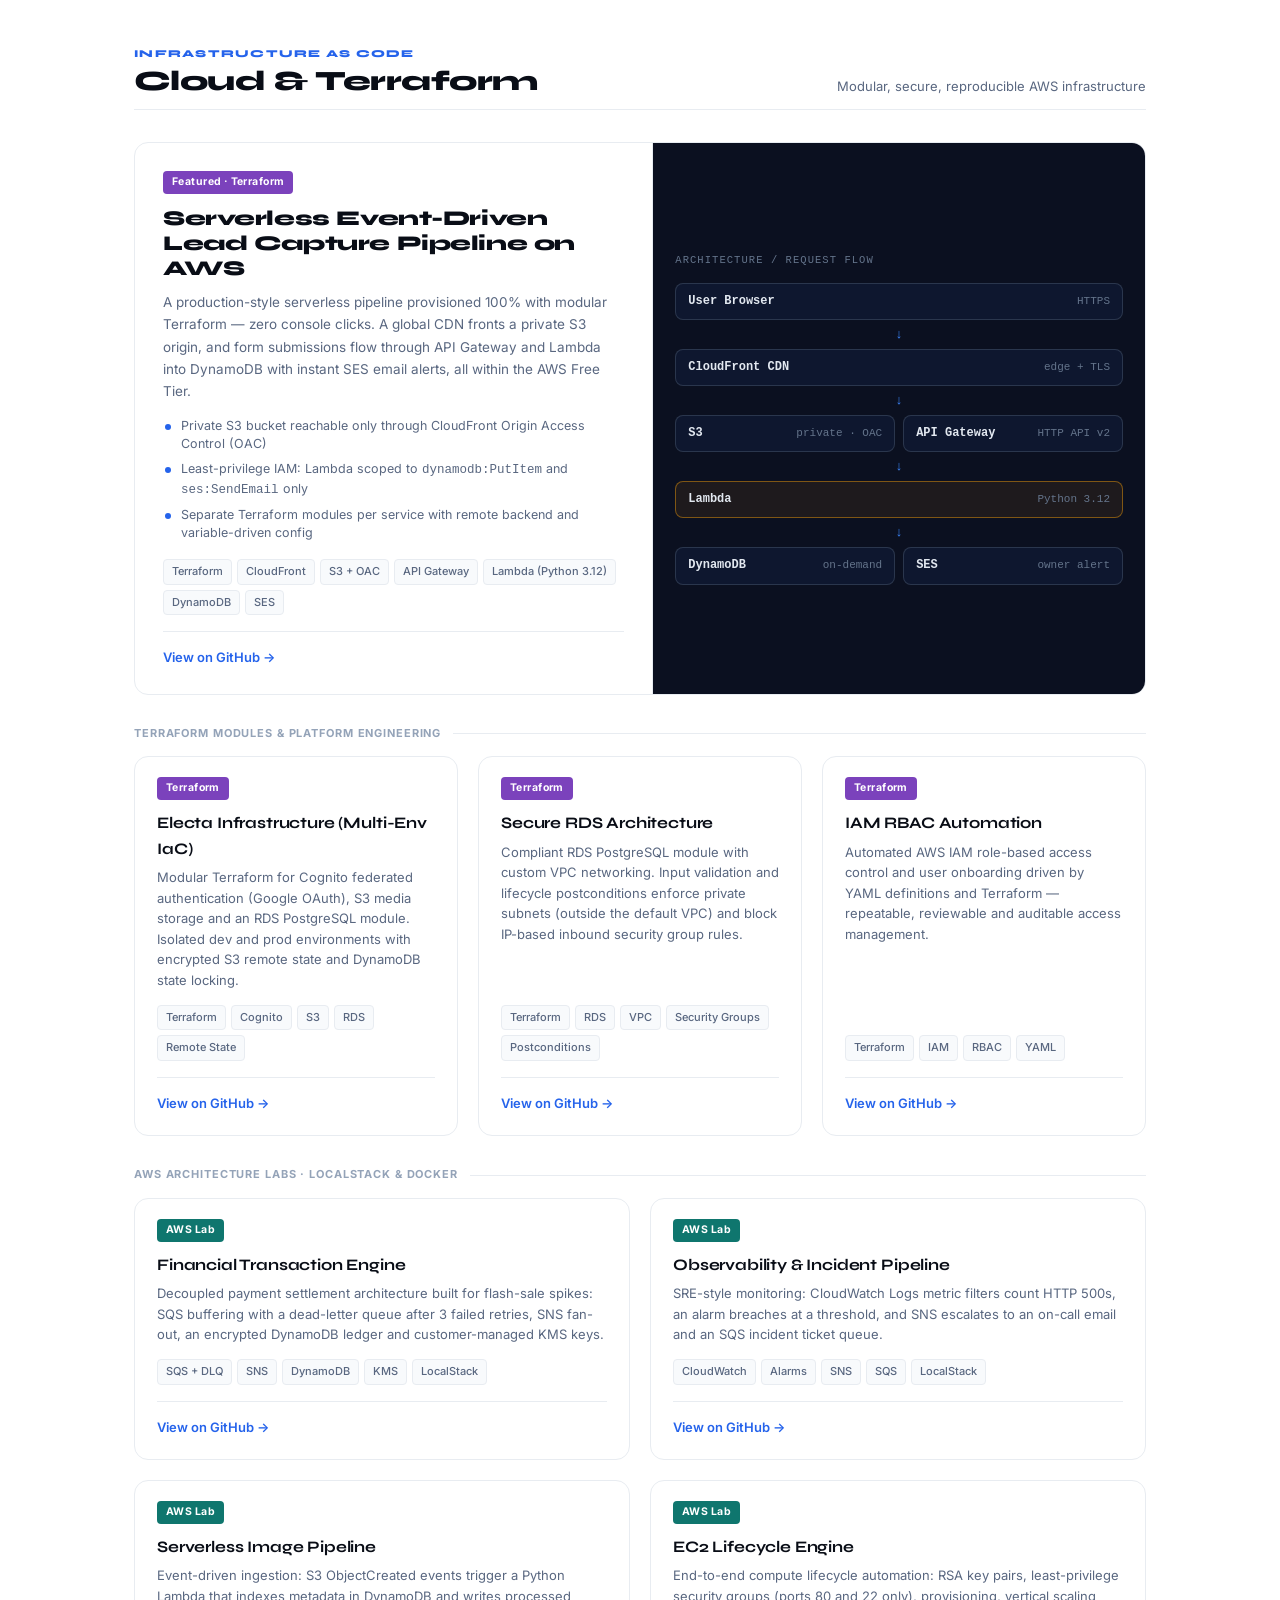
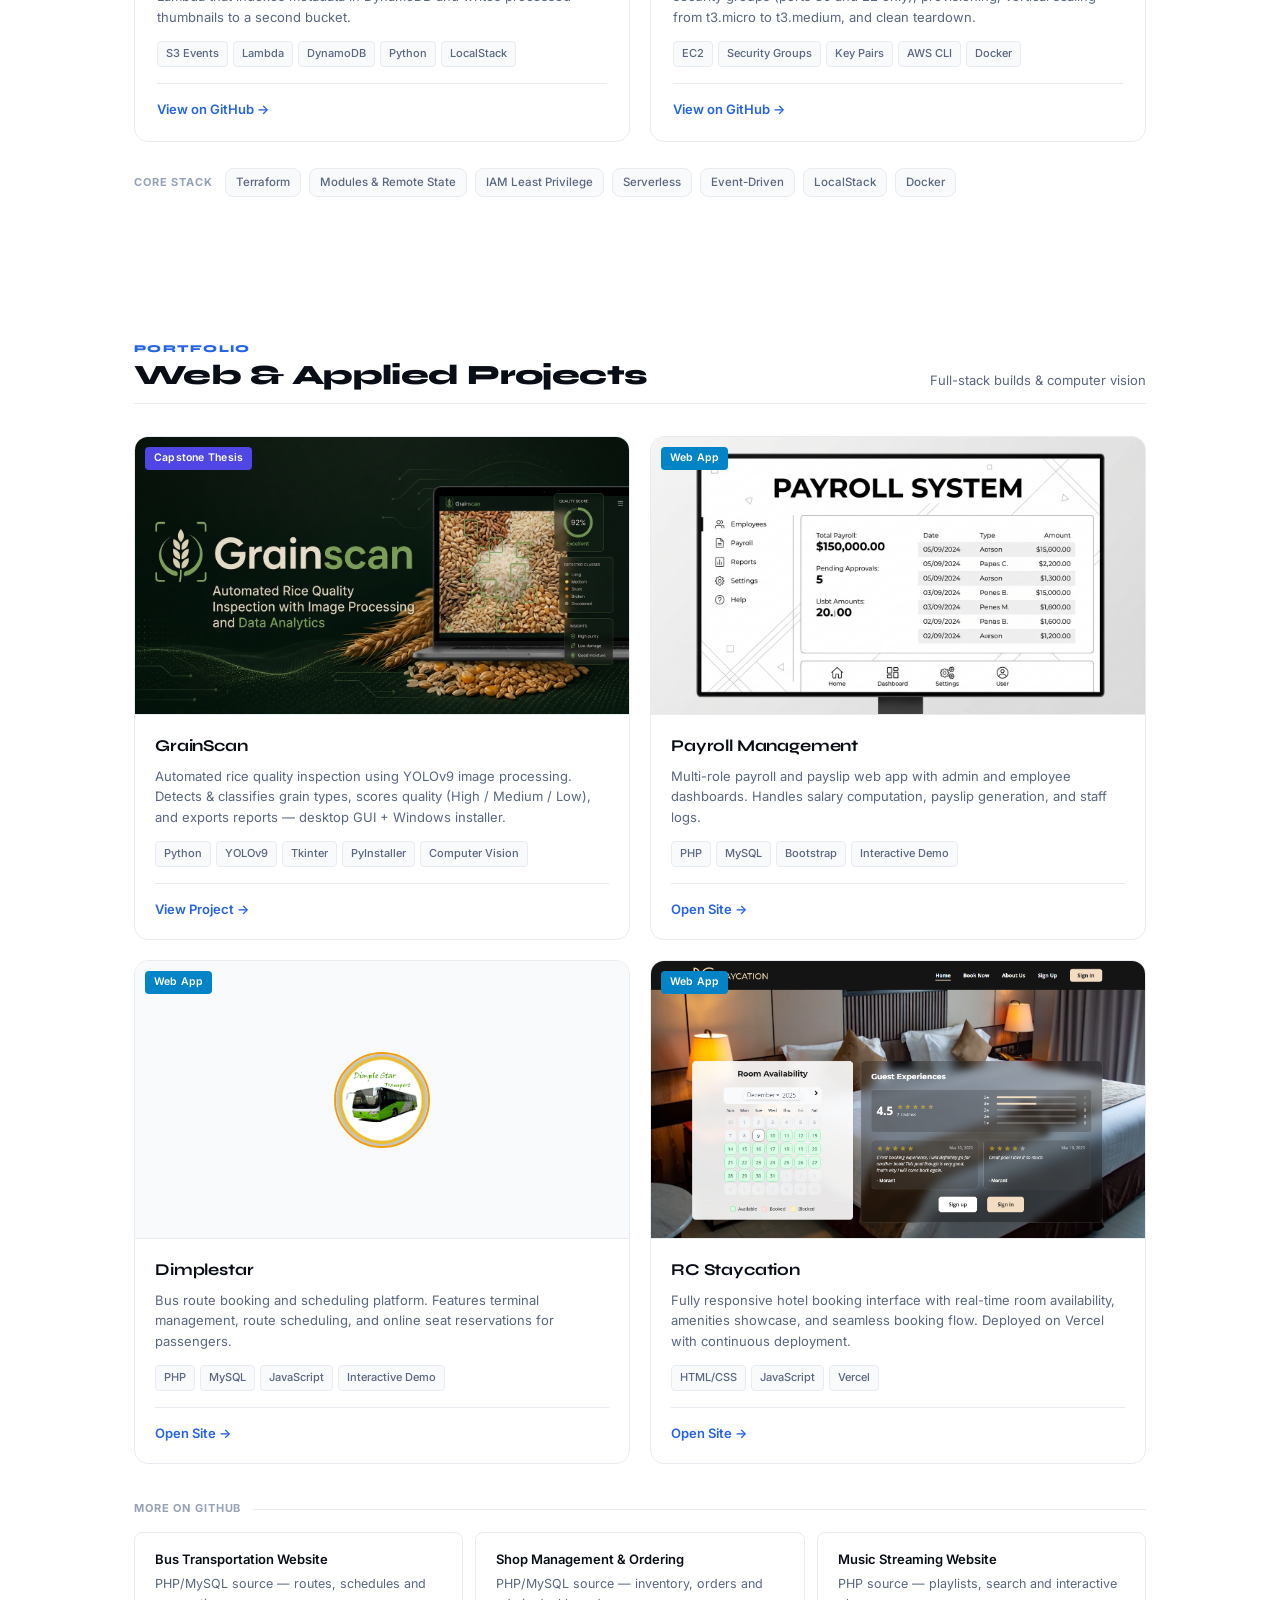
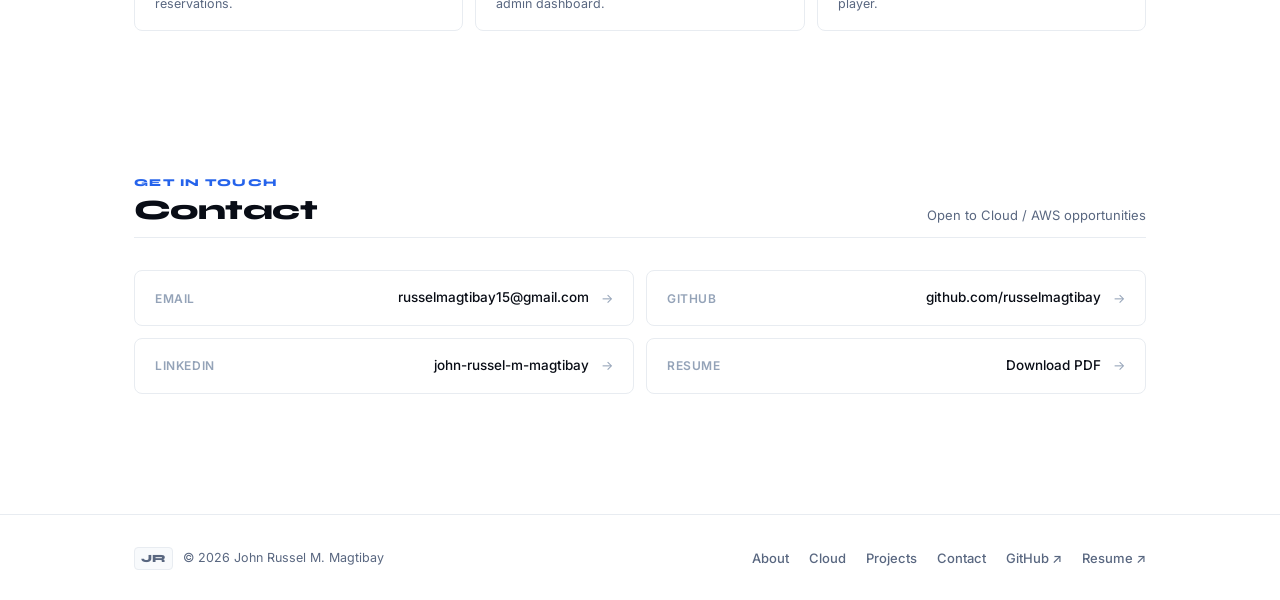
==== commit ca7c2946: "feat(portfolio): add Cloud & Terraform section, contact, and polish - Add Cloud & Terraform section " ====
--- a/index.html
+++ b/index.html
@@ -4,7 +4,11 @@
   <meta charset="UTF-8" />
   <meta name="viewport" content="width=device-width, initial-scale=1.0" />
   <title>John Russel M. Magtibay</title>
-  <meta name="description" content="Portfolio of John Russel M. Magtibay — BSIT Graduate specializing in AWS Cloud and Full-Stack Development." />
+  <meta name="description" content="Portfolio of John Russel M. Magtibay — aspiring Cloud Engineer. Terraform Infrastructure as Code, AWS serverless architecture, and full-stack projects." />
+  <meta name="theme-color" content="#2563eb" />
+  <meta property="og:title" content="John Russel M. Magtibay — Cloud / AWS / Terraform" />
+  <meta property="og:description" content="Aspiring Cloud Engineer. Modular Terraform, AWS serverless pipelines, and full-stack projects." />
+  <meta property="og:type" content="website" />
 
   <!-- Fonts -->
   <link rel="preconnect" href="https://fonts.googleapis.com">
@@ -32,6 +36,7 @@
 
         <ul id="navMenu" aria-label="Primary navigation">
           <li><a href="#about">About</a></li>
+          <li><a href="#cloud">Cloud</a></li>
           <li><a href="#projects">Projects</a></li>
           <li><a href="#contact">Contact</a></li>
         </ul>
@@ -58,52 +63,54 @@
           </h1>
 
           <p class="hero-subtitle">
-            Fresh BSIT Graduate from <strong>Our Lady of Fatima University</strong>.<br>
-            Passionate about <strong>AWS Cloud</strong>, eager to grow, a fast learner,<br>
-            and a hardworking individual ready to contribute to IT teams.
+            Aspiring <strong>Cloud Engineer</strong> and BSIT graduate of <strong>Our Lady of Fatima University</strong>.<br>
+            I design and automate <strong>AWS</strong> infrastructure with <strong>Terraform</strong> —<br>
+            modular, secure, least-privilege, and reproducible.
           </p>
 
           <div class="skill-chips-centered">
             <div class="chips-row">
               <span class="chip">AWS Cloud</span>
+              <span class="chip">Terraform</span>
+              <span class="chip">Infrastructure as Code</span>
               <span class="chip">Python</span>
+            </div>
+            <div class="chips-row">
+              <span class="chip">Serverless</span>
               <span class="chip">Networking</span>
-              <span class ="chip">Cloud computing</span>
-             
-            </div>
-            <div class="chips-row">
+              <span class="chip">Linux</span>
               <span class="chip">Web development</span>
-              <span class="chip">PC Troubleshooting</span>
             </div>
           </div>
 
           <div class="hero-cta">
-            <a class="btn btn-primary" href="#projects">View Projects</a>
+            <a class="btn btn-primary" href="#cloud">Cloud &amp; Terraform Projects</a>
             <button class="btn btn-secondary" type="button" data-modal-open="#certModal">
               Credentials
             </button>
+            <a class="btn btn-ghost" href="https://github.com/russelmagtibay" target="_blank" rel="noreferrer">GitHub ↗</a>
           </div>
 
           <!-- Minimalist Unified Stats Bar -->
           <div class="stats-bar">
             <div class="stat-item">
-              <strong>4+</strong>
+              <strong>12</strong>
               <span>Projects</span>
+            </div>
+            <div class="stat-sep" aria-hidden="true"></div>
+            <div class="stat-item">
+              <strong>8</strong>
+              <span>AWS / Cloud Builds</span>
+            </div>
+            <div class="stat-sep" aria-hidden="true"></div>
+            <div class="stat-item">
+              <strong>4</strong>
+              <span>Terraform IaC Repos</span>
             </div>
             <div class="stat-sep" aria-hidden="true"></div>
             <div class="stat-item">
               <strong>11</strong>
               <span>Certifications</span>
-            </div>
-            <div class="stat-sep" aria-hidden="true"></div>
-            <div class="stat-item">
-              <strong>BSIT</strong>
-              <span>Graduate</span>
-            </div>
-            <div class="stat-sep" aria-hidden="true"></div>
-            <div class="stat-item">
-              <strong>OLFU</strong>
-              <span>University</span>
             </div>
           </div>
 
@@ -139,22 +146,28 @@
           <div class="about-card">
             <div class="about-card-tag">Profile</div>
             <h3>Who I Am</h3>
-            <p>Fresh BSIT Graduate from <strong>Our Lady of Fatima University</strong>. A hardworking, fast learner who is eager to gain valuable experience in the IT field — especially in <strong>AWS Cloud</strong>. Passionate about building practical software and solving real-world problems.</p>
+            <p>BSIT graduate of <strong>Our Lady of Fatima University</strong> and <strong>AWS Certified Cloud Practitioner</strong>, working toward a <strong>Cloud Engineer</strong> role. Hands-on technical support experience as an intern at <strong>Concentrix</strong> (Feb – May 2026), and a growing library of Terraform and AWS projects built to production-style standards.</p>
           </div>
 
           <div class="about-card">
             <div class="about-card-tag">Technical</div>
             <h3>Cloud &amp; Technical Skills</h3>
             <div class="tag-cloud">
-              <span class="tag">AWS Cloud Practitioner</span>
+              <span class="tag">Terraform</span>
+              <span class="tag">AWS EC2 · S3 · RDS · VPC</span>
+              <span class="tag">IAM</span>
+              <span class="tag">Lambda · API Gateway</span>
+              <span class="tag">CloudFront</span>
+              <span class="tag">DynamoDB</span>
+              <span class="tag">SQS · SNS · KMS</span>
+              <span class="tag">CloudWatch</span>
               <span class="tag">Python</span>
+              <span class="tag">Linux</span>
+              <span class="tag">Networking</span>
               <span class="tag">Java</span>
               <span class="tag">PHP</span>
               <span class="tag">HTML / CSS</span>
-              <span class="tag">Linux</span>
-              <span class="tag">Networking</span>
               <span class="tag">Computer Vision</span>
-              <span class="tag">Troubleshooting</span>
             </div>
           </div>
 
@@ -163,9 +176,13 @@
             <h3>Tools &amp; Platforms</h3>
             <div class="tag-cloud">
               <span class="tag">AWS</span>
+              <span class="tag">Terraform</span>
+              <span class="tag">Docker</span>
+              <span class="tag">LocalStack</span>
+              <span class="tag">AWS CLI</span>
+              <span class="tag">Git / GitHub</span>
+              <span class="tag">VS Code</span>
               <span class="tag">Eclipse</span>
-              <span class="tag">GitHub</span>
-              <span class="tag">VS Code</span>
               <span class="tag">MySQL</span>
               <span class="tag">Claude</span>
               <span class="tag">Cursor</span>
@@ -176,17 +193,213 @@
         </div>
       </section>
 
+      <!-- ===== CLOUD & TERRAFORM ===== -->
+      <section id="cloud" class="reveal">
+        <div class="section-head">
+          <div>
+            <div class="section-label">INFRASTRUCTURE AS CODE</div>
+            <h2>Cloud &amp; Terraform</h2>
+          </div>
+          <p class="section-desc">Modular, secure, reproducible AWS infrastructure</p>
+        </div>
+
+        <!-- Featured -->
+        <article class="cloud-feature">
+          <div class="cloud-feature-body">
+            <span class="infra-kind">Featured · Terraform</span>
+            <h3 style="margin-top:12px;">Serverless Event-Driven Lead Capture Pipeline on AWS</h3>
+            <p>A production-style serverless pipeline provisioned 100% with modular Terraform — zero console clicks. A global CDN fronts a private S3 origin, and form submissions flow through API Gateway and Lambda into DynamoDB with instant SES email alerts, all within the AWS Free Tier.</p>
+            <ul class="cloud-points">
+              <li>Private S3 bucket reachable only through CloudFront Origin Access Control (OAC)</li>
+              <li>Least-privilege IAM: Lambda scoped to <code>dynamodb:PutItem</code> and <code>ses:SendEmail</code> only</li>
+              <li>Separate Terraform modules per service with remote backend and variable-driven config</li>
+            </ul>
+            <div class="project-tech">
+              <span class="tech-tag">Terraform</span>
+              <span class="tech-tag">CloudFront</span>
+              <span class="tech-tag">S3 + OAC</span>
+              <span class="tech-tag">API Gateway</span>
+              <span class="tech-tag">Lambda (Python 3.12)</span>
+              <span class="tech-tag">DynamoDB</span>
+              <span class="tech-tag">SES</span>
+            </div>
+            <div class="project-footer">
+              <a class="project-action-link" href="https://github.com/russelmagtibay/Serverless-Event-Driven-Lead-Capture-Pipeline-on-AWS" target="_blank" rel="noreferrer">View on GitHub →</a>
+            </div>
+          </div>
+
+          <div class="arch-panel" role="img" aria-label="Architecture: CloudFront to S3 and API Gateway, then Lambda, then DynamoDB and SES">
+            <div class="arch-title">architecture / request flow</div>
+            <div class="arch-node"><strong>User Browser</strong><span>HTTPS</span></div>
+            <div class="arch-link">↓</div>
+            <div class="arch-node"><strong>CloudFront CDN</strong><span>edge + TLS</span></div>
+            <div class="arch-link">↓</div>
+            <div class="arch-split">
+              <div class="arch-node"><strong>S3</strong><span>private · OAC</span></div>
+              <div class="arch-node"><strong>API Gateway</strong><span>HTTP API v2</span></div>
+            </div>
+            <div class="arch-link">↓</div>
+            <div class="arch-node accent"><strong>Lambda</strong><span>Python 3.12</span></div>
+            <div class="arch-link">↓</div>
+            <div class="arch-split">
+              <div class="arch-node"><strong>DynamoDB</strong><span>on-demand</span></div>
+              <div class="arch-node"><strong>SES</strong><span>owner alert</span></div>
+            </div>
+          </div>
+          <a class="card-click-overlay" href="https://github.com/russelmagtibay/Serverless-Event-Driven-Lead-Capture-Pipeline-on-AWS" target="_blank" rel="noreferrer" aria-label="Open Serverless Lead Capture Pipeline on GitHub"></a>
+        </article>
+
+        <!-- Terraform modules -->
+        <div class="infra-subhead">Terraform Modules &amp; Platform Engineering</div>
+        <div class="infra-grid">
+
+            <article class="infra-card">
+              <span class="infra-kind ">Terraform</span>
+              <h3>Electa Infrastructure (Multi-Env IaC)</h3>
+              <p>Modular Terraform for Cognito federated authentication (Google OAuth), S3 media storage and an RDS PostgreSQL module. Isolated dev and prod environments with encrypted S3 remote state and DynamoDB state locking.</p>
+              <div class="project-tech">
+                <span class="tech-tag">Terraform</span>
+                <span class="tech-tag">Cognito</span>
+                <span class="tech-tag">S3</span>
+                <span class="tech-tag">RDS</span>
+                <span class="tech-tag">Remote State</span>
+              </div>
+              <div class="project-footer">
+                <a class="project-action-link" href="https://github.com/russelmagtibay/electa-infra" target="_blank" rel="noreferrer">View on GitHub →</a>
+              </div>
+              <a class="card-click-overlay" href="https://github.com/russelmagtibay/electa-infra" target="_blank" rel="noreferrer" aria-label="Open Electa Infrastructure (Multi-Env IaC) on GitHub"></a>
+            </article>
+
+            <article class="infra-card">
+              <span class="infra-kind ">Terraform</span>
+              <h3>Secure RDS Architecture</h3>
+              <p>Compliant RDS PostgreSQL module with custom VPC networking. Input validation and lifecycle postconditions enforce private subnets (outside the default VPC) and block IP-based inbound security group rules.</p>
+              <div class="project-tech">
+                <span class="tech-tag">Terraform</span>
+                <span class="tech-tag">RDS</span>
+                <span class="tech-tag">VPC</span>
+                <span class="tech-tag">Security Groups</span>
+                <span class="tech-tag">Postconditions</span>
+              </div>
+              <div class="project-footer">
+                <a class="project-action-link" href="https://github.com/russelmagtibay/terraform-aws-secure-rds-architecture" target="_blank" rel="noreferrer">View on GitHub →</a>
+              </div>
+              <a class="card-click-overlay" href="https://github.com/russelmagtibay/terraform-aws-secure-rds-architecture" target="_blank" rel="noreferrer" aria-label="Open Secure RDS Architecture on GitHub"></a>
+            </article>
+
+            <article class="infra-card">
+              <span class="infra-kind ">Terraform</span>
+              <h3>IAM RBAC Automation</h3>
+              <p>Automated AWS IAM role-based access control and user onboarding driven by YAML definitions and Terraform — repeatable, reviewable and auditable access management.</p>
+              <div class="project-tech">
+                <span class="tech-tag">Terraform</span>
+                <span class="tech-tag">IAM</span>
+                <span class="tech-tag">RBAC</span>
+                <span class="tech-tag">YAML</span>
+              </div>
+              <div class="project-footer">
+                <a class="project-action-link" href="https://github.com/russelmagtibay/terraform-aws-iam-rbac-automation" target="_blank" rel="noreferrer">View on GitHub →</a>
+              </div>
+              <a class="card-click-overlay" href="https://github.com/russelmagtibay/terraform-aws-iam-rbac-automation" target="_blank" rel="noreferrer" aria-label="Open IAM RBAC Automation on GitHub"></a>
+            </article>
+        </div>
+
+        <!-- AWS labs -->
+        <div class="infra-subhead">AWS Architecture Labs · LocalStack &amp; Docker</div>
+        <div class="infra-grid two">
+
+            <article class="infra-card">
+              <span class="infra-kind lab">AWS Lab</span>
+              <h3>Financial Transaction Engine</h3>
+              <p>Decoupled payment settlement architecture built for flash-sale spikes: SQS buffering with a dead-letter queue after 3 failed retries, SNS fan-out, an encrypted DynamoDB ledger and customer-managed KMS keys.</p>
+              <div class="project-tech">
+                <span class="tech-tag">SQS + DLQ</span>
+                <span class="tech-tag">SNS</span>
+                <span class="tech-tag">DynamoDB</span>
+                <span class="tech-tag">KMS</span>
+                <span class="tech-tag">LocalStack</span>
+              </div>
+              <div class="project-footer">
+                <a class="project-action-link" href="https://github.com/russelmagtibay/enterprise-financial-transaction-engine" target="_blank" rel="noreferrer">View on GitHub →</a>
+              </div>
+              <a class="card-click-overlay" href="https://github.com/russelmagtibay/enterprise-financial-transaction-engine" target="_blank" rel="noreferrer" aria-label="Open Financial Transaction Engine on GitHub"></a>
+            </article>
+
+            <article class="infra-card">
+              <span class="infra-kind lab">AWS Lab</span>
+              <h3>Observability &amp; Incident Pipeline</h3>
+              <p>SRE-style monitoring: CloudWatch Logs metric filters count HTTP 500s, an alarm breaches at a threshold, and SNS escalates to an on-call email and an SQS incident ticket queue.</p>
+              <div class="project-tech">
+                <span class="tech-tag">CloudWatch</span>
+                <span class="tech-tag">Alarms</span>
+                <span class="tech-tag">SNS</span>
+                <span class="tech-tag">SQS</span>
+                <span class="tech-tag">LocalStack</span>
+              </div>
+              <div class="project-footer">
+                <a class="project-action-link" href="https://github.com/russelmagtibay/enterprise-observability-incident-pipeline" target="_blank" rel="noreferrer">View on GitHub →</a>
+              </div>
+              <a class="card-click-overlay" href="https://github.com/russelmagtibay/enterprise-observability-incident-pipeline" target="_blank" rel="noreferrer" aria-label="Open Observability &amp; Incident Pipeline on GitHub"></a>
+            </article>
+
+            <article class="infra-card">
+              <span class="infra-kind lab">AWS Lab</span>
+              <h3>Serverless Image Pipeline</h3>
+              <p>Event-driven ingestion: S3 ObjectCreated events trigger a Python Lambda that indexes metadata in DynamoDB and writes processed thumbnails to a second bucket.</p>
+              <div class="project-tech">
+                <span class="tech-tag">S3 Events</span>
+                <span class="tech-tag">Lambda</span>
+                <span class="tech-tag">DynamoDB</span>
+                <span class="tech-tag">Python</span>
+                <span class="tech-tag">LocalStack</span>
+              </div>
+              <div class="project-footer">
+                <a class="project-action-link" href="https://github.com/russelmagtibay/serverless-image-pipeline" target="_blank" rel="noreferrer">View on GitHub →</a>
+              </div>
+              <a class="card-click-overlay" href="https://github.com/russelmagtibay/serverless-image-pipeline" target="_blank" rel="noreferrer" aria-label="Open Serverless Image Pipeline on GitHub"></a>
+            </article>
+
+            <article class="infra-card">
+              <span class="infra-kind lab">AWS Lab</span>
+              <h3>EC2 Lifecycle Engine</h3>
+              <p>End-to-end compute lifecycle automation: RSA key pairs, least-privilege security groups (ports 80 and 22 only), provisioning, vertical scaling from t3.micro to t3.medium, and clean teardown.</p>
+              <div class="project-tech">
+                <span class="tech-tag">EC2</span>
+                <span class="tech-tag">Security Groups</span>
+                <span class="tech-tag">Key Pairs</span>
+                <span class="tech-tag">AWS CLI</span>
+                <span class="tech-tag">Docker</span>
+              </div>
+              <div class="project-footer">
+                <a class="project-action-link" href="https://github.com/russelmagtibay/aws-ec2-lifecycle-engine" target="_blank" rel="noreferrer">View on GitHub →</a>
+              </div>
+              <a class="card-click-overlay" href="https://github.com/russelmagtibay/aws-ec2-lifecycle-engine" target="_blank" rel="noreferrer" aria-label="Open EC2 Lifecycle Engine on GitHub"></a>
+            </article>
+        </div>
+
+        <div class="cloud-stack">
+          <span class="cloud-stack-label">Core stack</span>
+          <span class="tag">Terraform</span>
+          <span class="tag">Modules &amp; Remote State</span>
+          <span class="tag">IAM Least Privilege</span>
+          <span class="tag">Serverless</span>
+          <span class="tag">Event-Driven</span>
+          <span class="tag">LocalStack</span>
+          <span class="tag">Docker</span>
+        </div>
+      </section>
+
       <!-- ===== PROJECTS ===== -->
       <section id="projects" class="reveal">
         <div class="section-head">
           <div>
             <div class="section-label">PORTFOLIO</div>
-            <h2>Projects</h2>
-          </div>
-          <p class="section-desc">Recent builds &amp; experiments</p>
-        </div>
-
-        <div class="projects-grid">
+            <h2>Web &amp; Applied Projects</h2>
+          </div>
+          <p class="section-desc">Full-stack builds &amp; computer vision</p>
+        </div>
+
+        <div class="projects-grid projects-grid-two">
 
           <!-- GrainScan -->
           <article class="project-card">
@@ -223,13 +436,14 @@
               <div class="project-tech">
                 <span class="tech-tag">PHP</span>
                 <span class="tech-tag">MySQL</span>
-                <span class="tech-tag">HTML/CSS</span>
-              </div>
-              <div class="project-footer">
-                <a class="project-action-link" href="newpayroll/index.html" target="_blank" rel="noreferrer">Open Site →</a>
-              </div>
-            </div>
-            <a class="card-click-overlay" href="newpayroll/index.html" target="_blank" rel="noreferrer" aria-label="Open Payroll Management project"></a>
+                <span class="tech-tag">Bootstrap</span>
+                <span class="tech-tag">Interactive Demo</span>
+              </div>
+              <div class="project-footer">
+                <a class="project-action-link" href="newpayroll/" target="_blank" rel="noreferrer">Open Site →</a>
+              </div>
+            </div>
+            <a class="card-click-overlay" href="newpayroll/" target="_blank" rel="noreferrer" aria-label="Open Payroll Management project"></a>
           </article>
 
           <!-- Dimplestar -->
@@ -247,12 +461,13 @@
                 <span class="tech-tag">PHP</span>
                 <span class="tech-tag">MySQL</span>
                 <span class="tech-tag">JavaScript</span>
-              </div>
-              <div class="project-footer">
-                <a class="project-action-link" href="dimplestar/index.html" target="_blank" rel="noreferrer">Open Site →</a>
-              </div>
-            </div>
-            <a class="card-click-overlay" href="dimplestar/index.html" target="_blank" rel="noreferrer" aria-label="Open Dimplestar project"></a>
+                <span class="tech-tag">Interactive Demo</span>
+              </div>
+              <div class="project-footer">
+                <a class="project-action-link" href="dimplestar/" target="_blank" rel="noreferrer">Open Site →</a>
+              </div>
+            </div>
+            <a class="card-click-overlay" href="dimplestar/" target="_blank" rel="noreferrer" aria-label="Open Dimplestar project"></a>
           </article>
 
           <!-- RC Staycation -->
@@ -277,9 +492,62 @@
           </article>
 
         </div>
+
+        <div class="more-work">
+          <div class="infra-subhead" style="margin-top:0;">More on GitHub</div>
+          <div class="more-work-list">
+            <a class="contact-item" href="https://github.com/russelmagtibay/bus-transportation-website" target="_blank" rel="noreferrer">
+              <span class="contact-label">Bus Transportation Website</span>
+              <span class="contact-value">PHP/MySQL source — routes, schedules and reservations.</span>
+            </a>
+            <a class="contact-item" href="https://github.com/russelmagtibay/vape-shop-management-and-ordering-website" target="_blank" rel="noreferrer">
+              <span class="contact-label">Shop Management &amp; Ordering</span>
+              <span class="contact-value">PHP/MySQL source — inventory, orders and admin dashboard.</span>
+            </a>
+            <a class="contact-item" href="https://github.com/russelmagtibay/Spotify-like-music-streaming-website" target="_blank" rel="noreferrer">
+              <span class="contact-label">Music Streaming Website</span>
+              <span class="contact-value">PHP source — playlists, search and interactive player.</span>
+            </a>
+          </div>
+        </div>
       </section>
 
-     
+      <!-- ===== CONTACT ===== -->
+      <section id="contact" class="reveal">
+        <div class="section-head">
+          <div>
+            <div class="section-label">GET IN TOUCH</div>
+            <h2>Contact</h2>
+          </div>
+          <p class="section-desc">Open to Cloud / AWS opportunities</p>
+        </div>
+
+        <div class="contact-strip four">
+          <a class="contact-item" href="mailto:russelmagtibay15@gmail.com">
+            <span class="contact-label">Email</span>
+            <span class="contact-value">russelmagtibay15@gmail.com</span>
+            <span class="contact-arrow">→</span>
+          </a>
+          <a class="contact-item" href="https://github.com/russelmagtibay" target="_blank" rel="noreferrer">
+            <span class="contact-label">GitHub</span>
+            <span class="contact-value">github.com/russelmagtibay</span>
+            <span class="contact-arrow">→</span>
+          </a>
+          <a class="contact-item" href="https://www.linkedin.com/in/john-russel-m-magtibay-423770247/" target="_blank" rel="noreferrer">
+            <span class="contact-label">LinkedIn</span>
+            <span class="contact-value">john-russel-m-magtibay</span>
+            <span class="contact-arrow">→</span>
+          </a>
+          <a class="contact-item" href="picture/Resume.pdf" target="_blank" rel="noreferrer">
+            <span class="contact-label">Resume</span>
+            <span class="contact-value">Download PDF</span>
+            <span class="contact-arrow">→</span>
+          </a>
+        </div>
+      </section>
+
+    </div>
+  </main>
 
   <!-- ==================== FOOTER ==================== -->
   <footer>
@@ -291,8 +559,10 @@
 
       <nav class="footer-links" aria-label="Footer navigation">
         <a href="#about">About</a>
+        <a href="#cloud">Cloud</a>
         <a href="#projects">Projects</a>
         <a href="#contact">Contact</a>
+        <a href="https://github.com/russelmagtibay" target="_blank" rel="noreferrer">GitHub ↗</a>
         <a href="picture/Resume.pdf" target="_blank" rel="noreferrer">Resume ↗</a>
       </nav>
     </div>
--- a/style.css
+++ b/style.css
@@ -1174,4 +1174,316 @@
     width: 200px;
     height: 200px;
   }
-}+}
+
+/* ============================================
+   CLOUD & TERRAFORM SECTION
+   ============================================ */
+.cloud-feature {
+  position: relative;
+  display: grid;
+  grid-template-columns: 1.05fr 1fr;
+  gap: 0;
+  background: var(--surface);
+  border: 1px solid var(--border);
+  border-radius: var(--radius-md);
+  overflow: hidden;
+  margin-bottom: 20px;
+  transition: border-color 0.18s ease, transform 0.18s ease;
+}
+
+.cloud-feature:hover {
+  border-color: var(--text-dim);
+  transform: translateY(-2px);
+}
+
+.cloud-feature-body {
+  padding: 28px 28px 24px;
+  display: flex;
+  flex-direction: column;
+}
+
+.cloud-feature-body h3 {
+  font-family: var(--font-display);
+  font-size: 21px;
+  font-weight: 800;
+  letter-spacing: -0.02em;
+  line-height: 1.2;
+  margin-bottom: 10px;
+}
+
+.cloud-feature-body p {
+  font-size: 13.5px;
+  color: var(--text-muted);
+  line-height: 1.65;
+  margin-bottom: 14px;
+}
+
+.cloud-points {
+  list-style: none;
+  margin: 0 0 16px;
+  padding: 0;
+  display: grid;
+  gap: 6px;
+}
+
+.cloud-points li {
+  position: relative;
+  padding-left: 18px;
+  font-size: 12.5px;
+  color: var(--text-muted);
+  line-height: 1.5;
+}
+
+.cloud-points li::before {
+  content: "";
+  position: absolute;
+  left: 2px;
+  top: 7px;
+  width: 6px;
+  height: 6px;
+  border-radius: 50%;
+  background: var(--brand);
+}
+
+.arch-panel {
+  background: #0b1020;
+  color: #cbd5e1;
+  padding: 24px 22px;
+  display: flex;
+  flex-direction: column;
+  justify-content: center;
+  gap: 8px;
+  font-family: ui-monospace, SFMono-Regular, Menlo, Consolas, "Liberation Mono", monospace;
+  font-size: 12px;
+  border-left: 1px solid var(--border);
+}
+
+.arch-title {
+  font-size: 10.5px;
+  letter-spacing: 0.1em;
+  text-transform: uppercase;
+  color: #64748b;
+  margin-bottom: 6px;
+}
+
+.arch-node {
+  display: flex;
+  align-items: center;
+  justify-content: space-between;
+  gap: 10px;
+  padding: 8px 12px;
+  border: 1px solid rgba(148, 163, 184, 0.22);
+  border-radius: 8px;
+  background: rgba(59, 130, 246, 0.07);
+}
+
+.arch-node strong {
+  color: #e2e8f0;
+  font-weight: 600;
+}
+
+.arch-node span {
+  color: #64748b;
+  font-size: 11px;
+  text-align: right;
+}
+
+.arch-node.accent {
+  border-color: rgba(245, 158, 11, 0.45);
+  background: rgba(245, 158, 11, 0.08);
+}
+
+.arch-link {
+  align-self: center;
+  color: #3b82f6;
+  line-height: 1;
+  font-size: 13px;
+}
+
+.arch-split {
+  display: grid;
+  grid-template-columns: 1fr 1fr;
+  gap: 8px;
+}
+
+.infra-subhead {
+  display: flex;
+  align-items: center;
+  gap: 12px;
+  margin: 30px 0 14px;
+  font-size: 11px;
+  font-weight: 700;
+  letter-spacing: 0.08em;
+  text-transform: uppercase;
+  color: var(--text-dim);
+}
+
+.infra-subhead::after {
+  content: "";
+  flex: 1;
+  height: 1px;
+  background: var(--border);
+}
+
+.infra-grid {
+  display: grid;
+  grid-template-columns: repeat(3, 1fr);
+  gap: 20px;
+}
+
+.infra-grid.two {
+  grid-template-columns: repeat(2, 1fr);
+}
+
+.infra-card {
+  position: relative;
+  background: var(--surface);
+  border: 1px solid var(--border);
+  border-radius: var(--radius-md);
+  padding: 20px 22px;
+  display: flex;
+  flex-direction: column;
+  transition: border-color 0.18s ease, transform 0.18s ease;
+}
+
+.infra-card:hover {
+  border-color: var(--text-dim);
+  transform: translateY(-2px);
+}
+
+.infra-card h3 {
+  font-family: var(--font-display);
+  font-size: 16px;
+  font-weight: 700;
+  letter-spacing: -0.01em;
+  margin: 10px 0 6px;
+}
+
+.infra-card p {
+  font-size: 13px;
+  color: var(--text-muted);
+  line-height: 1.58;
+  margin-bottom: 14px;
+  flex: 1;
+}
+
+.infra-kind {
+  align-self: flex-start;
+  font-size: 10.5px;
+  font-weight: 700;
+  letter-spacing: 0.04em;
+  padding: 3px 9px;
+  border-radius: var(--radius-xs);
+  color: #ffffff;
+  background: #7b42bc;
+}
+
+.infra-kind.aws {
+  background: #ea8a00;
+}
+
+.infra-kind.lab {
+  background: #0f766e;
+}
+
+.cloud-stack {
+  display: flex;
+  flex-wrap: wrap;
+  gap: 8px;
+  margin-top: 26px;
+  align-items: center;
+}
+
+.cloud-stack-label {
+  font-size: 11px;
+  font-weight: 700;
+  letter-spacing: 0.08em;
+  text-transform: uppercase;
+  color: var(--text-dim);
+  margin-right: 4px;
+}
+
+.more-work {
+  margin-top: 36px;
+}
+
+.more-work-list {
+  display: grid;
+  grid-template-columns: repeat(3, 1fr);
+  gap: 12px;
+}
+
+.more-work-list .contact-item {
+  flex-direction: column;
+  align-items: flex-start;
+  gap: 4px;
+}
+
+.more-work-list .contact-value {
+  text-align: left;
+  white-space: normal;
+  font-size: 12.5px;
+  color: var(--text-muted);
+  font-weight: 400;
+}
+
+.more-work-list .contact-label {
+  color: var(--text);
+  font-size: 13px;
+  text-transform: none;
+  letter-spacing: 0;
+}
+
+.contact-strip.four {
+  grid-template-columns: repeat(2, 1fr);
+}
+
+.btn-ghost {
+  border: 1px solid var(--border);
+  color: var(--text);
+  background: transparent;
+}
+
+.btn-ghost:hover {
+  background: var(--surface-subtle);
+  border-color: var(--text-dim);
+}
+
+@media (max-width: 900px) {
+  .cloud-feature {
+    grid-template-columns: 1fr;
+  }
+
+  .arch-panel {
+    border-left: 0;
+    border-top: 1px solid var(--border);
+  }
+
+  .infra-grid,
+  .more-work-list {
+    grid-template-columns: repeat(2, 1fr);
+  }
+}
+
+@media (max-width: 640px) {
+  .infra-grid,
+  .infra-grid.two,
+  .more-work-list,
+  .contact-strip.four {
+    grid-template-columns: 1fr;
+  }
+
+  .cloud-feature-body {
+    padding: 22px 20px;
+  }
+}
+.projects-grid.projects-grid-two {
+  grid-template-columns: repeat(2, 1fr);
+}
+
+@media (max-width: 640px) {
+  .projects-grid.projects-grid-two {
+    grid-template-columns: 1fr;
+  }
+}
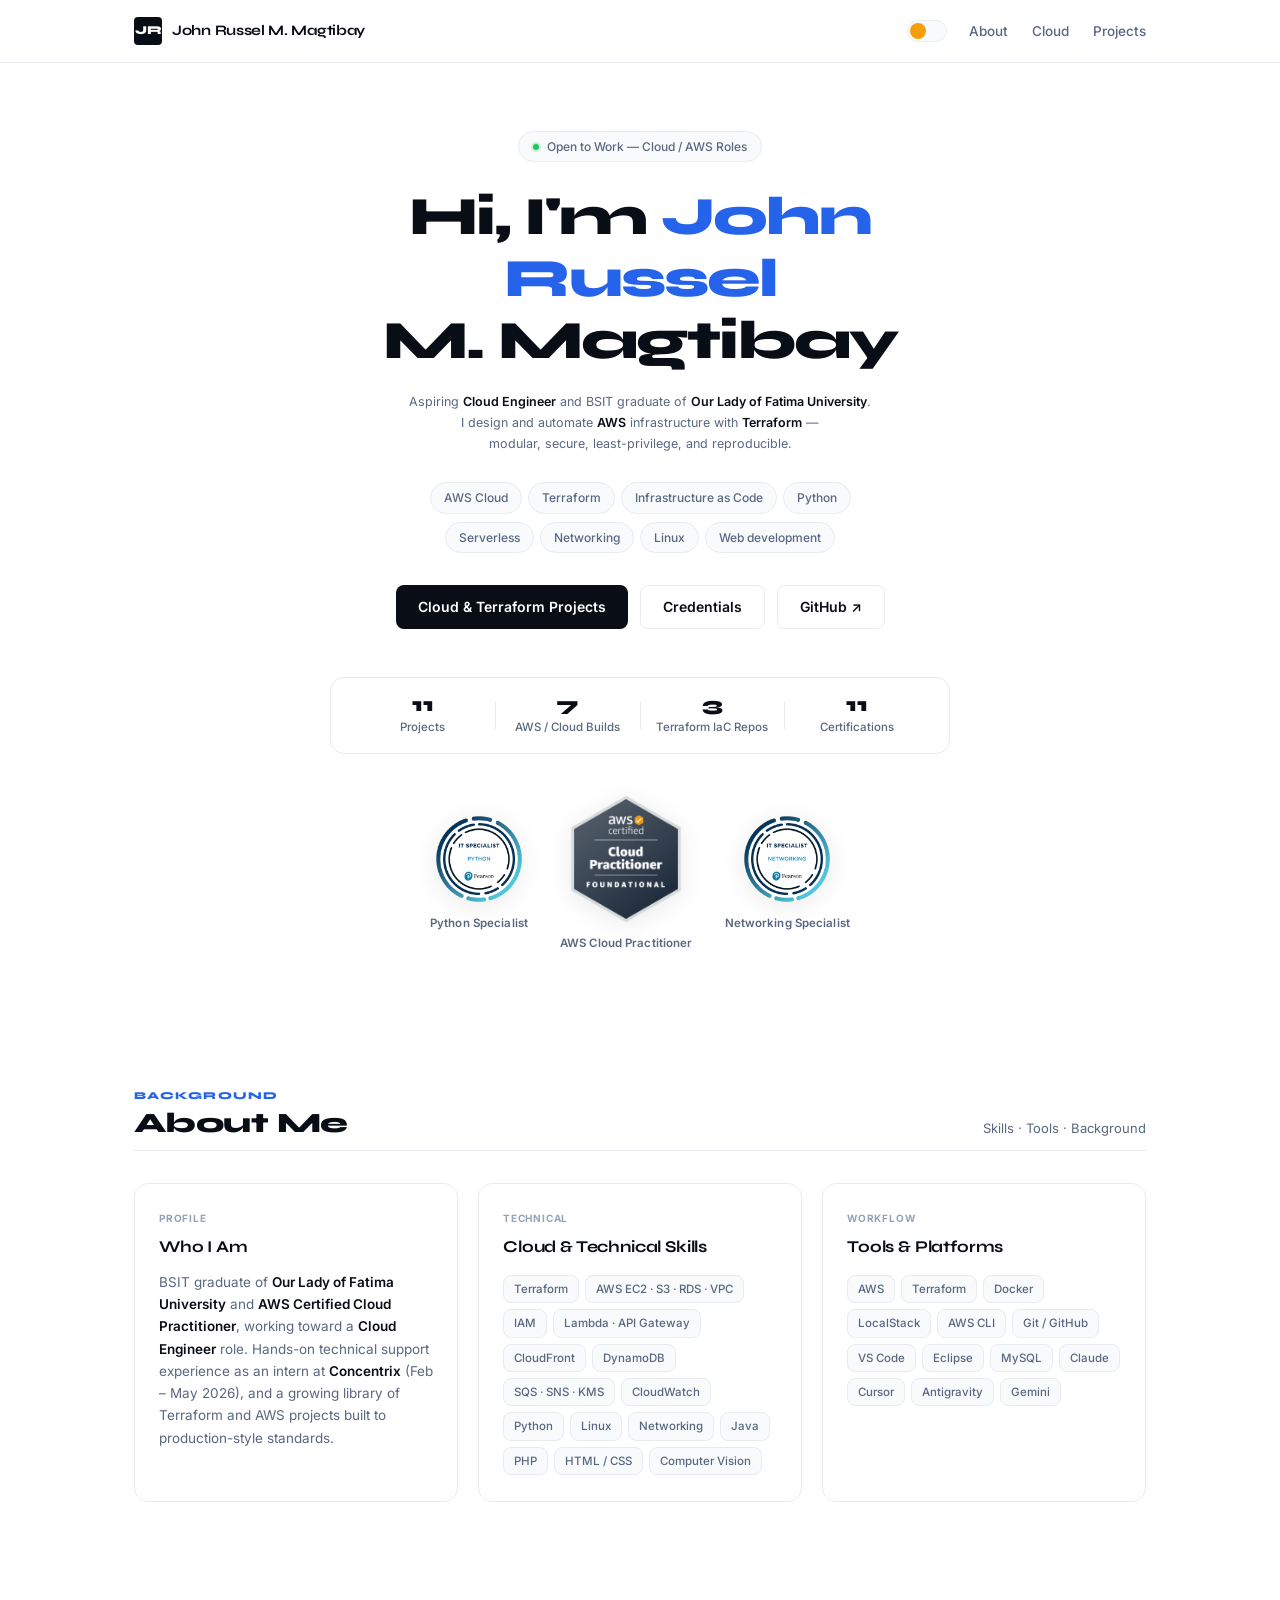
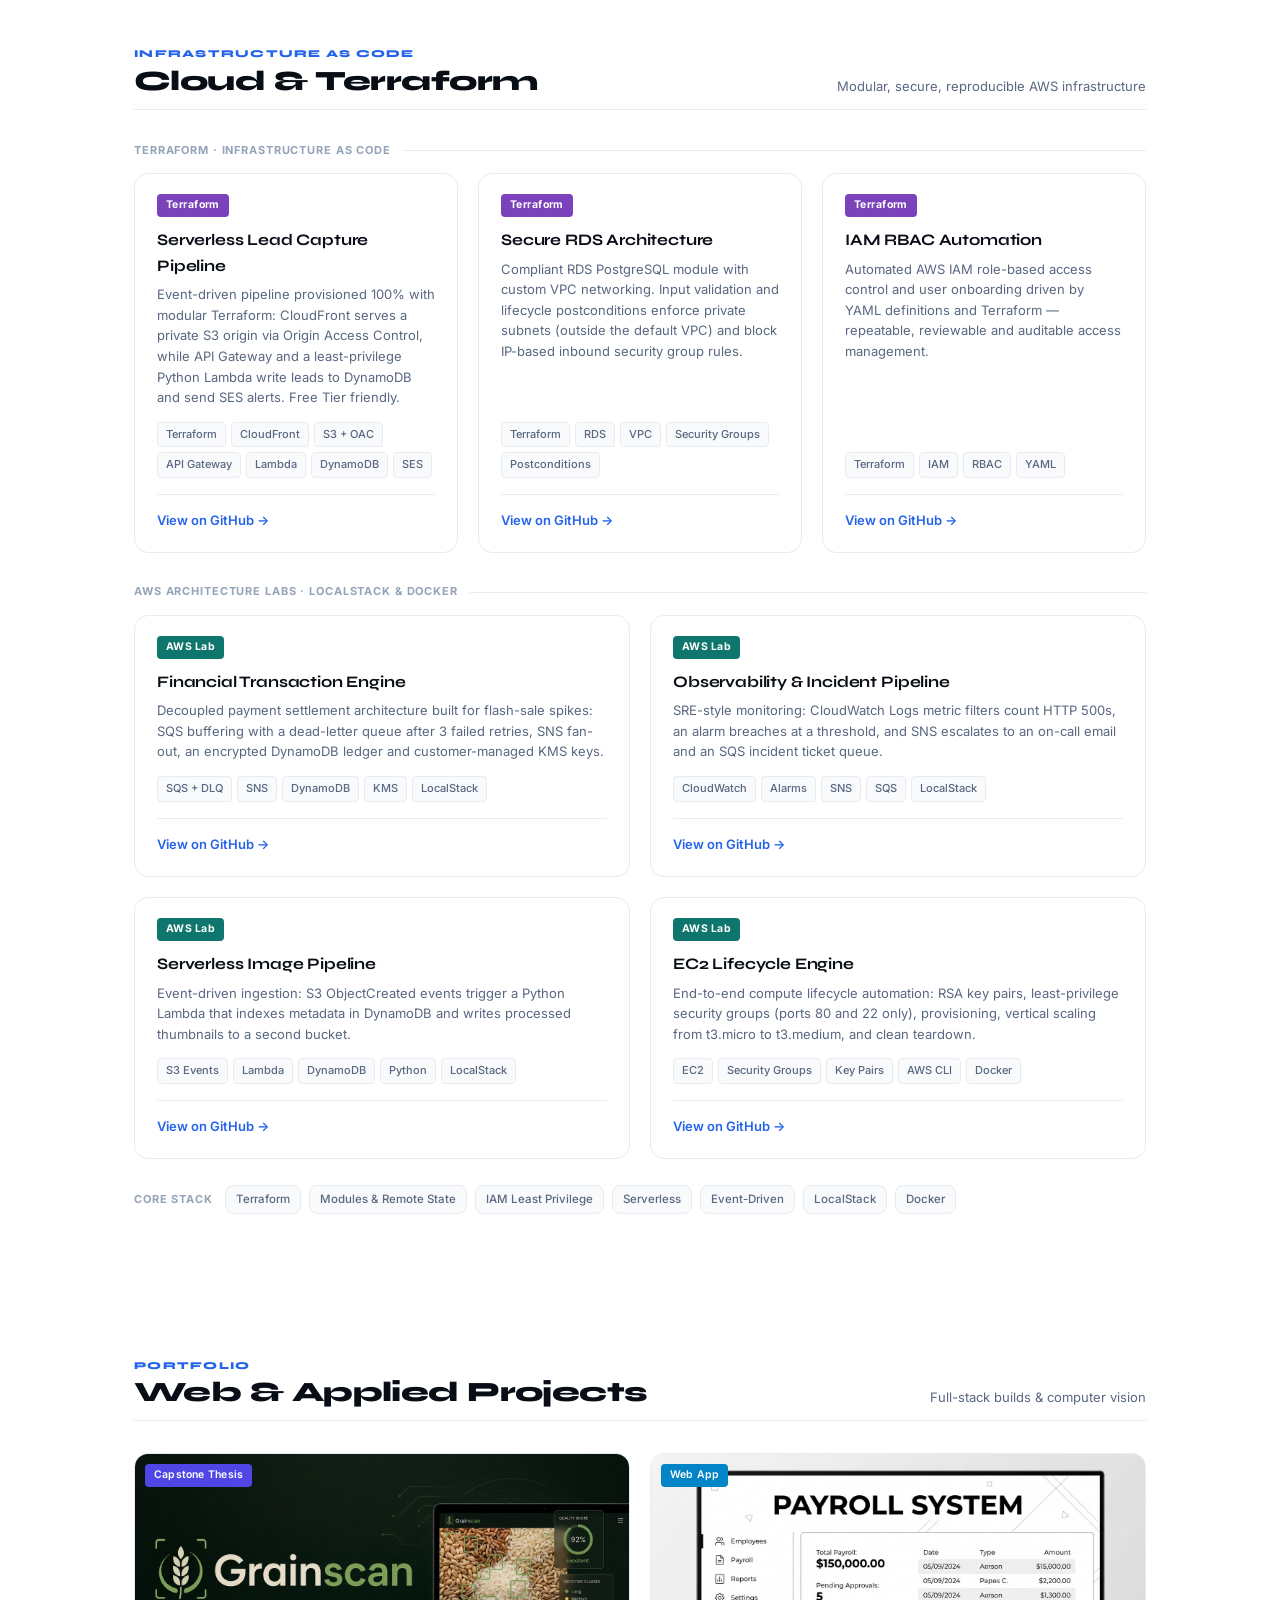
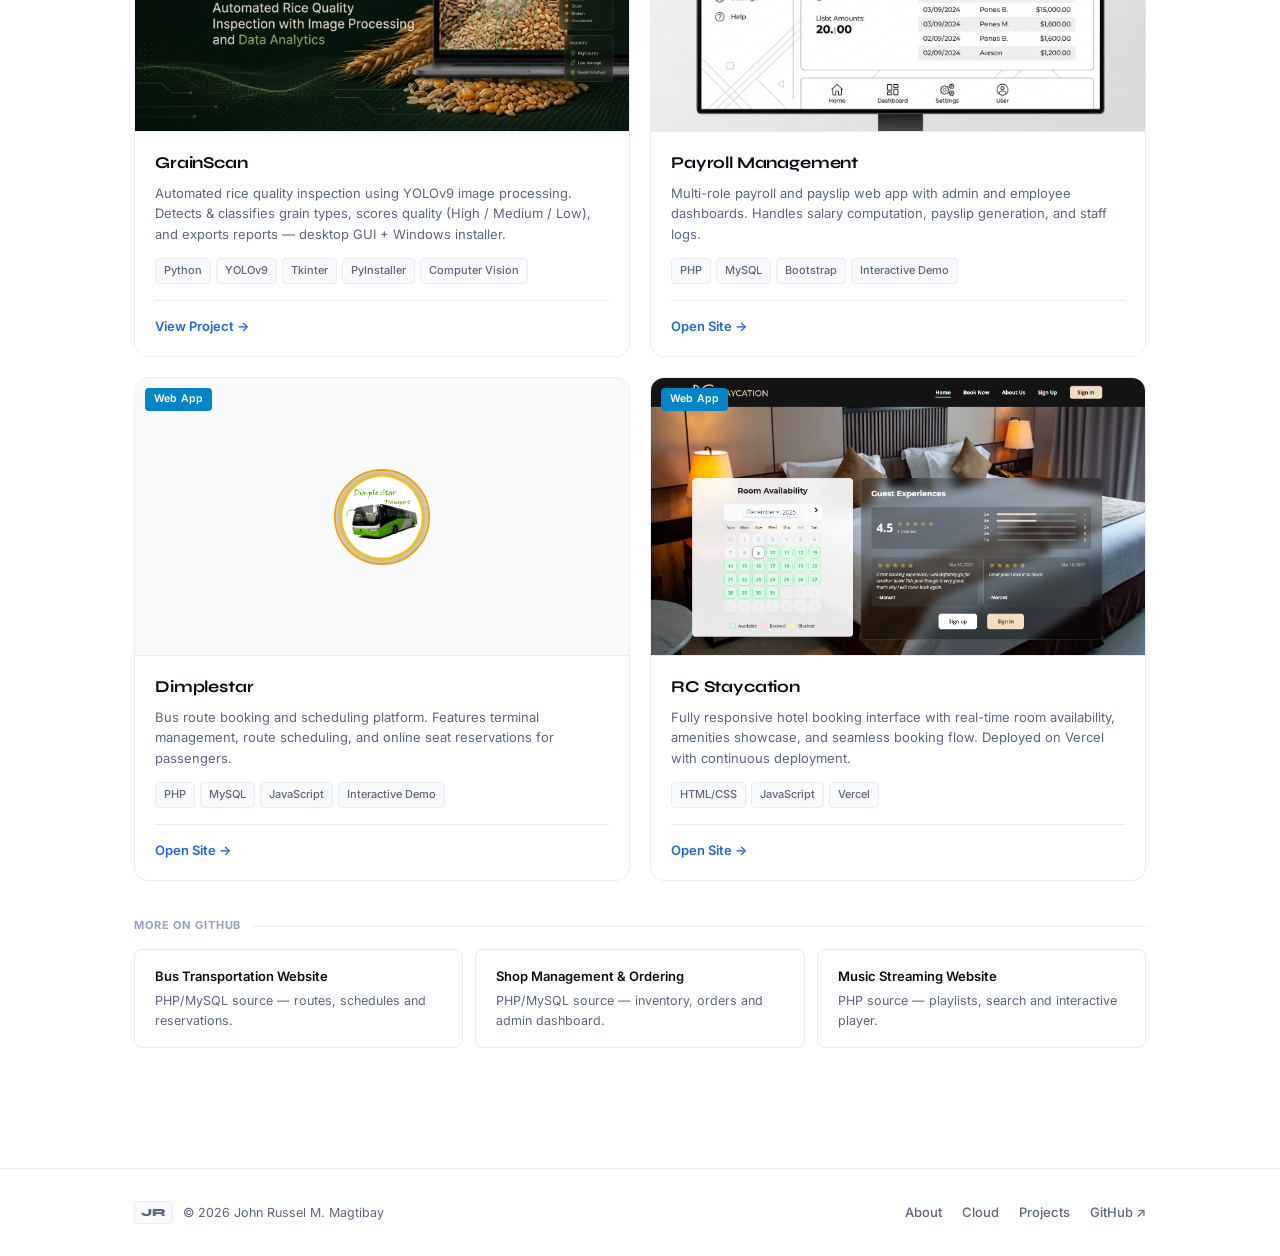
==== commit 91c45f9e: "refactor(portfolio): remove contact section and resume, drop Electa, equalize Terraform cards - Remo" ====
--- a/index.html
+++ b/index.html
@@ -38,7 +38,6 @@
           <li><a href="#about">About</a></li>
           <li><a href="#cloud">Cloud</a></li>
           <li><a href="#projects">Projects</a></li>
-          <li><a href="#contact">Contact</a></li>
         </ul>
       </div>
     </div>
@@ -94,18 +93,18 @@
           <!-- Minimalist Unified Stats Bar -->
           <div class="stats-bar">
             <div class="stat-item">
-              <strong>12</strong>
+              <strong>11</strong>
               <span>Projects</span>
             </div>
             <div class="stat-sep" aria-hidden="true"></div>
             <div class="stat-item">
-              <strong>8</strong>
-              <span>AWS / Cloud Builds</span>
+              <strong>7</strong>
+              <span>AWS / Cloud Builds</span></span>
             </div>
             <div class="stat-sep" aria-hidden="true"></div>
             <div class="stat-item">
-              <strong>4</strong>
-              <span>Terraform IaC Repos</span>
+              <strong>3</strong>
+              <span>Terraform IaC Repos</span></span>
             </div>
             <div class="stat-sep" aria-hidden="true"></div>
             <div class="stat-item">
@@ -203,71 +202,26 @@
           <p class="section-desc">Modular, secure, reproducible AWS infrastructure</p>
         </div>
 
-        <!-- Featured -->
-        <article class="cloud-feature">
-          <div class="cloud-feature-body">
-            <span class="infra-kind">Featured · Terraform</span>
-            <h3 style="margin-top:12px;">Serverless Event-Driven Lead Capture Pipeline on AWS</h3>
-            <p>A production-style serverless pipeline provisioned 100% with modular Terraform — zero console clicks. A global CDN fronts a private S3 origin, and form submissions flow through API Gateway and Lambda into DynamoDB with instant SES email alerts, all within the AWS Free Tier.</p>
-            <ul class="cloud-points">
-              <li>Private S3 bucket reachable only through CloudFront Origin Access Control (OAC)</li>
-              <li>Least-privilege IAM: Lambda scoped to <code>dynamodb:PutItem</code> and <code>ses:SendEmail</code> only</li>
-              <li>Separate Terraform modules per service with remote backend and variable-driven config</li>
-            </ul>
-            <div class="project-tech">
-              <span class="tech-tag">Terraform</span>
-              <span class="tech-tag">CloudFront</span>
-              <span class="tech-tag">S3 + OAC</span>
-              <span class="tech-tag">API Gateway</span>
-              <span class="tech-tag">Lambda (Python 3.12)</span>
-              <span class="tech-tag">DynamoDB</span>
-              <span class="tech-tag">SES</span>
-            </div>
-            <div class="project-footer">
-              <a class="project-action-link" href="https://github.com/russelmagtibay/Serverless-Event-Driven-Lead-Capture-Pipeline-on-AWS" target="_blank" rel="noreferrer">View on GitHub →</a>
-            </div>
-          </div>
-
-          <div class="arch-panel" role="img" aria-label="Architecture: CloudFront to S3 and API Gateway, then Lambda, then DynamoDB and SES">
-            <div class="arch-title">architecture / request flow</div>
-            <div class="arch-node"><strong>User Browser</strong><span>HTTPS</span></div>
-            <div class="arch-link">↓</div>
-            <div class="arch-node"><strong>CloudFront CDN</strong><span>edge + TLS</span></div>
-            <div class="arch-link">↓</div>
-            <div class="arch-split">
-              <div class="arch-node"><strong>S3</strong><span>private · OAC</span></div>
-              <div class="arch-node"><strong>API Gateway</strong><span>HTTP API v2</span></div>
-            </div>
-            <div class="arch-link">↓</div>
-            <div class="arch-node accent"><strong>Lambda</strong><span>Python 3.12</span></div>
-            <div class="arch-link">↓</div>
-            <div class="arch-split">
-              <div class="arch-node"><strong>DynamoDB</strong><span>on-demand</span></div>
-              <div class="arch-node"><strong>SES</strong><span>owner alert</span></div>
-            </div>
-          </div>
-          <a class="card-click-overlay" href="https://github.com/russelmagtibay/Serverless-Event-Driven-Lead-Capture-Pipeline-on-AWS" target="_blank" rel="noreferrer" aria-label="Open Serverless Lead Capture Pipeline on GitHub"></a>
-        </article>
-
         <!-- Terraform modules -->
-        <div class="infra-subhead">Terraform Modules &amp; Platform Engineering</div>
+        <div class="infra-subhead">Terraform · Infrastructure as Code</div>
         <div class="infra-grid">
-
             <article class="infra-card">
               <span class="infra-kind ">Terraform</span>
-              <h3>Electa Infrastructure (Multi-Env IaC)</h3>
-              <p>Modular Terraform for Cognito federated authentication (Google OAuth), S3 media storage and an RDS PostgreSQL module. Isolated dev and prod environments with encrypted S3 remote state and DynamoDB state locking.</p>
+              <h3>Serverless Lead Capture Pipeline</h3>
+              <p>Event-driven pipeline provisioned 100% with modular Terraform: CloudFront serves a private S3 origin via Origin Access Control, while API Gateway and a least-privilege Python Lambda write leads to DynamoDB and send SES alerts. Free Tier friendly.</p>
               <div class="project-tech">
                 <span class="tech-tag">Terraform</span>
-                <span class="tech-tag">Cognito</span>
-                <span class="tech-tag">S3</span>
-                <span class="tech-tag">RDS</span>
-                <span class="tech-tag">Remote State</span>
-              </div>
-              <div class="project-footer">
-                <a class="project-action-link" href="https://github.com/russelmagtibay/electa-infra" target="_blank" rel="noreferrer">View on GitHub →</a>
-              </div>
-              <a class="card-click-overlay" href="https://github.com/russelmagtibay/electa-infra" target="_blank" rel="noreferrer" aria-label="Open Electa Infrastructure (Multi-Env IaC) on GitHub"></a>
+                <span class="tech-tag">CloudFront</span>
+                <span class="tech-tag">S3 + OAC</span>
+                <span class="tech-tag">API Gateway</span>
+                <span class="tech-tag">Lambda</span>
+                <span class="tech-tag">DynamoDB</span>
+                <span class="tech-tag">SES</span>
+              </div>
+              <div class="project-footer">
+                <a class="project-action-link" href="https://github.com/russelmagtibay/Serverless-Event-Driven-Lead-Capture-Pipeline-on-AWS" target="_blank" rel="noreferrer">View on GitHub →</a>
+              </div>
+              <a class="card-click-overlay" href="https://github.com/russelmagtibay/Serverless-Event-Driven-Lead-Capture-Pipeline-on-AWS" target="_blank" rel="noreferrer" aria-label="Open Serverless Lead Capture Pipeline on GitHub"></a>
             </article>
 
             <article class="infra-card">
@@ -512,40 +466,6 @@
         </div>
       </section>
 
-      <!-- ===== CONTACT ===== -->
-      <section id="contact" class="reveal">
-        <div class="section-head">
-          <div>
-            <div class="section-label">GET IN TOUCH</div>
-            <h2>Contact</h2>
-          </div>
-          <p class="section-desc">Open to Cloud / AWS opportunities</p>
-        </div>
-
-        <div class="contact-strip four">
-          <a class="contact-item" href="mailto:russelmagtibay15@gmail.com">
-            <span class="contact-label">Email</span>
-            <span class="contact-value">russelmagtibay15@gmail.com</span>
-            <span class="contact-arrow">→</span>
-          </a>
-          <a class="contact-item" href="https://github.com/russelmagtibay" target="_blank" rel="noreferrer">
-            <span class="contact-label">GitHub</span>
-            <span class="contact-value">github.com/russelmagtibay</span>
-            <span class="contact-arrow">→</span>
-          </a>
-          <a class="contact-item" href="https://www.linkedin.com/in/john-russel-m-magtibay-423770247/" target="_blank" rel="noreferrer">
-            <span class="contact-label">LinkedIn</span>
-            <span class="contact-value">john-russel-m-magtibay</span>
-            <span class="contact-arrow">→</span>
-          </a>
-          <a class="contact-item" href="picture/Resume.pdf" target="_blank" rel="noreferrer">
-            <span class="contact-label">Resume</span>
-            <span class="contact-value">Download PDF</span>
-            <span class="contact-arrow">→</span>
-          </a>
-        </div>
-      </section>
-
     </div>
   </main>
 
@@ -561,9 +481,7 @@
         <a href="#about">About</a>
         <a href="#cloud">Cloud</a>
         <a href="#projects">Projects</a>
-        <a href="#contact">Contact</a>
         <a href="https://github.com/russelmagtibay" target="_blank" rel="noreferrer">GitHub ↗</a>
-        <a href="picture/Resume.pdf" target="_blank" rel="noreferrer">Resume ↗</a>
       </nav>
     </div>
   </footer>
